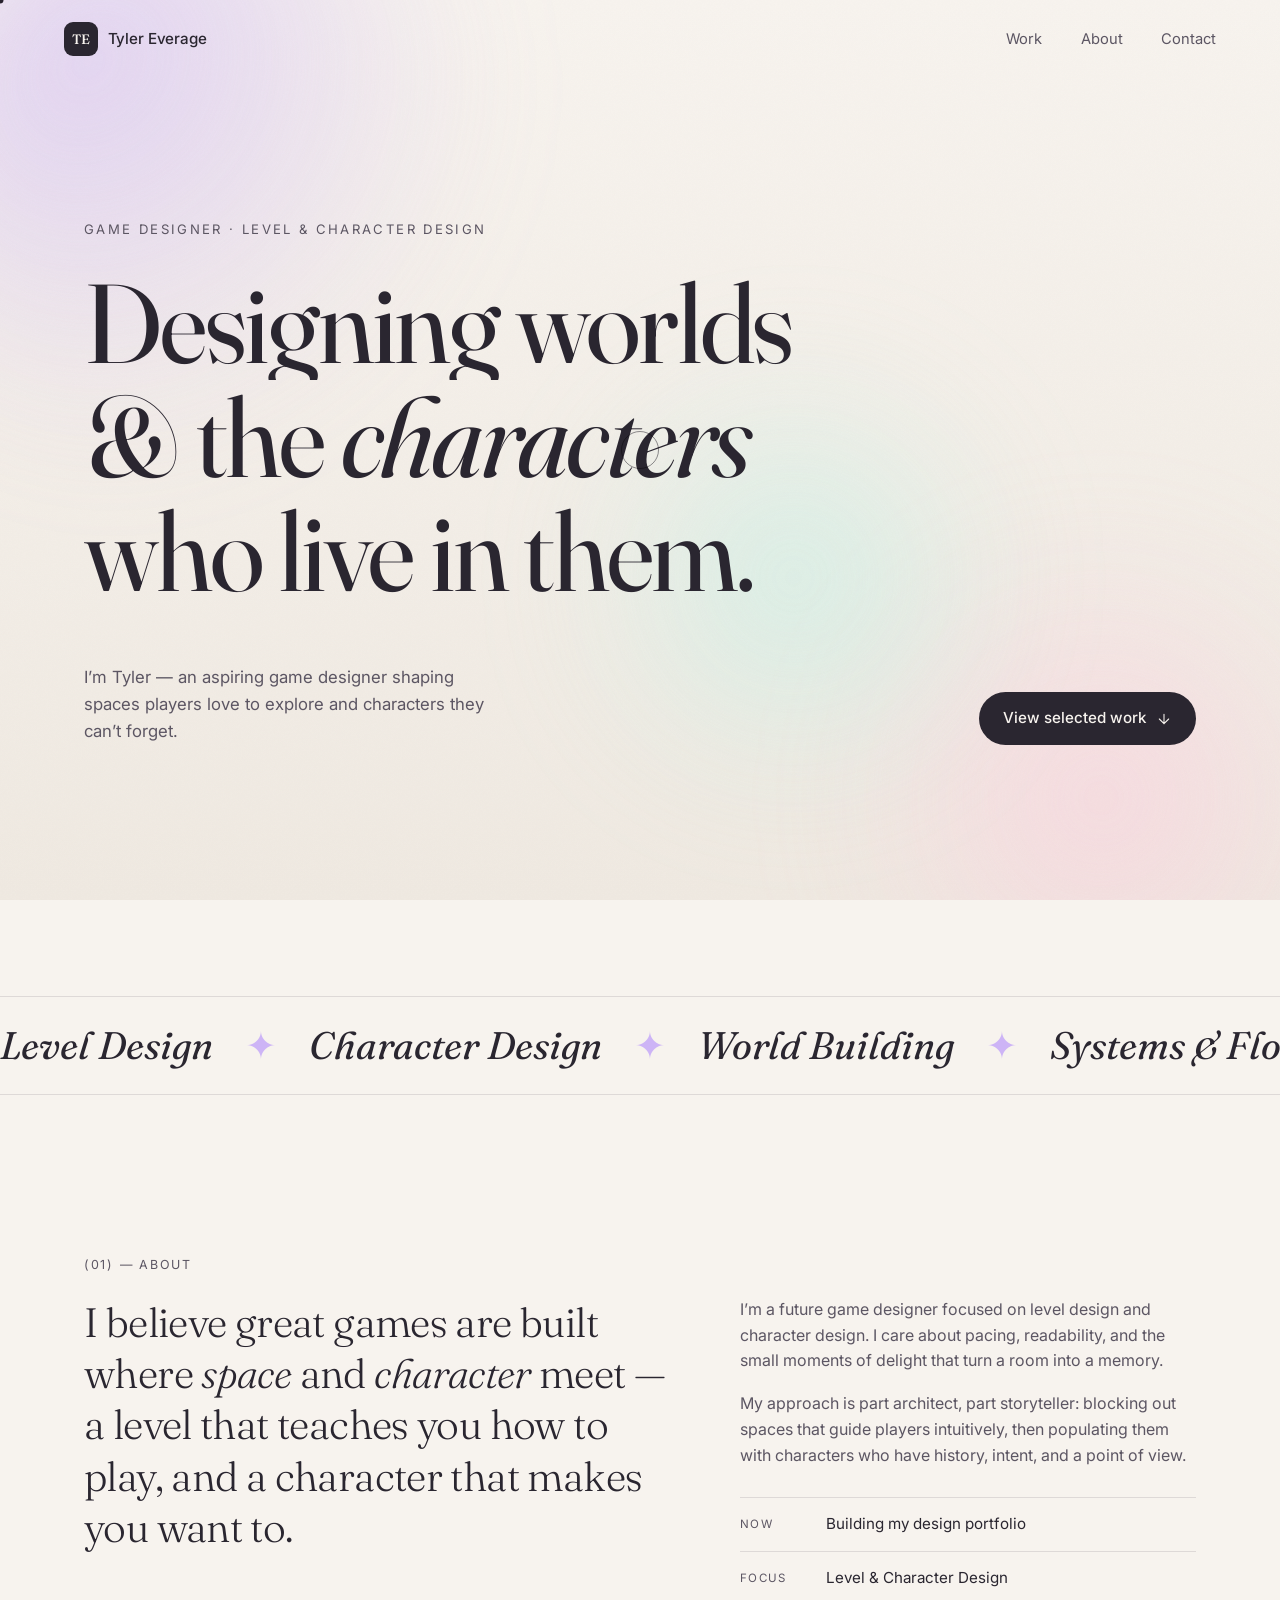
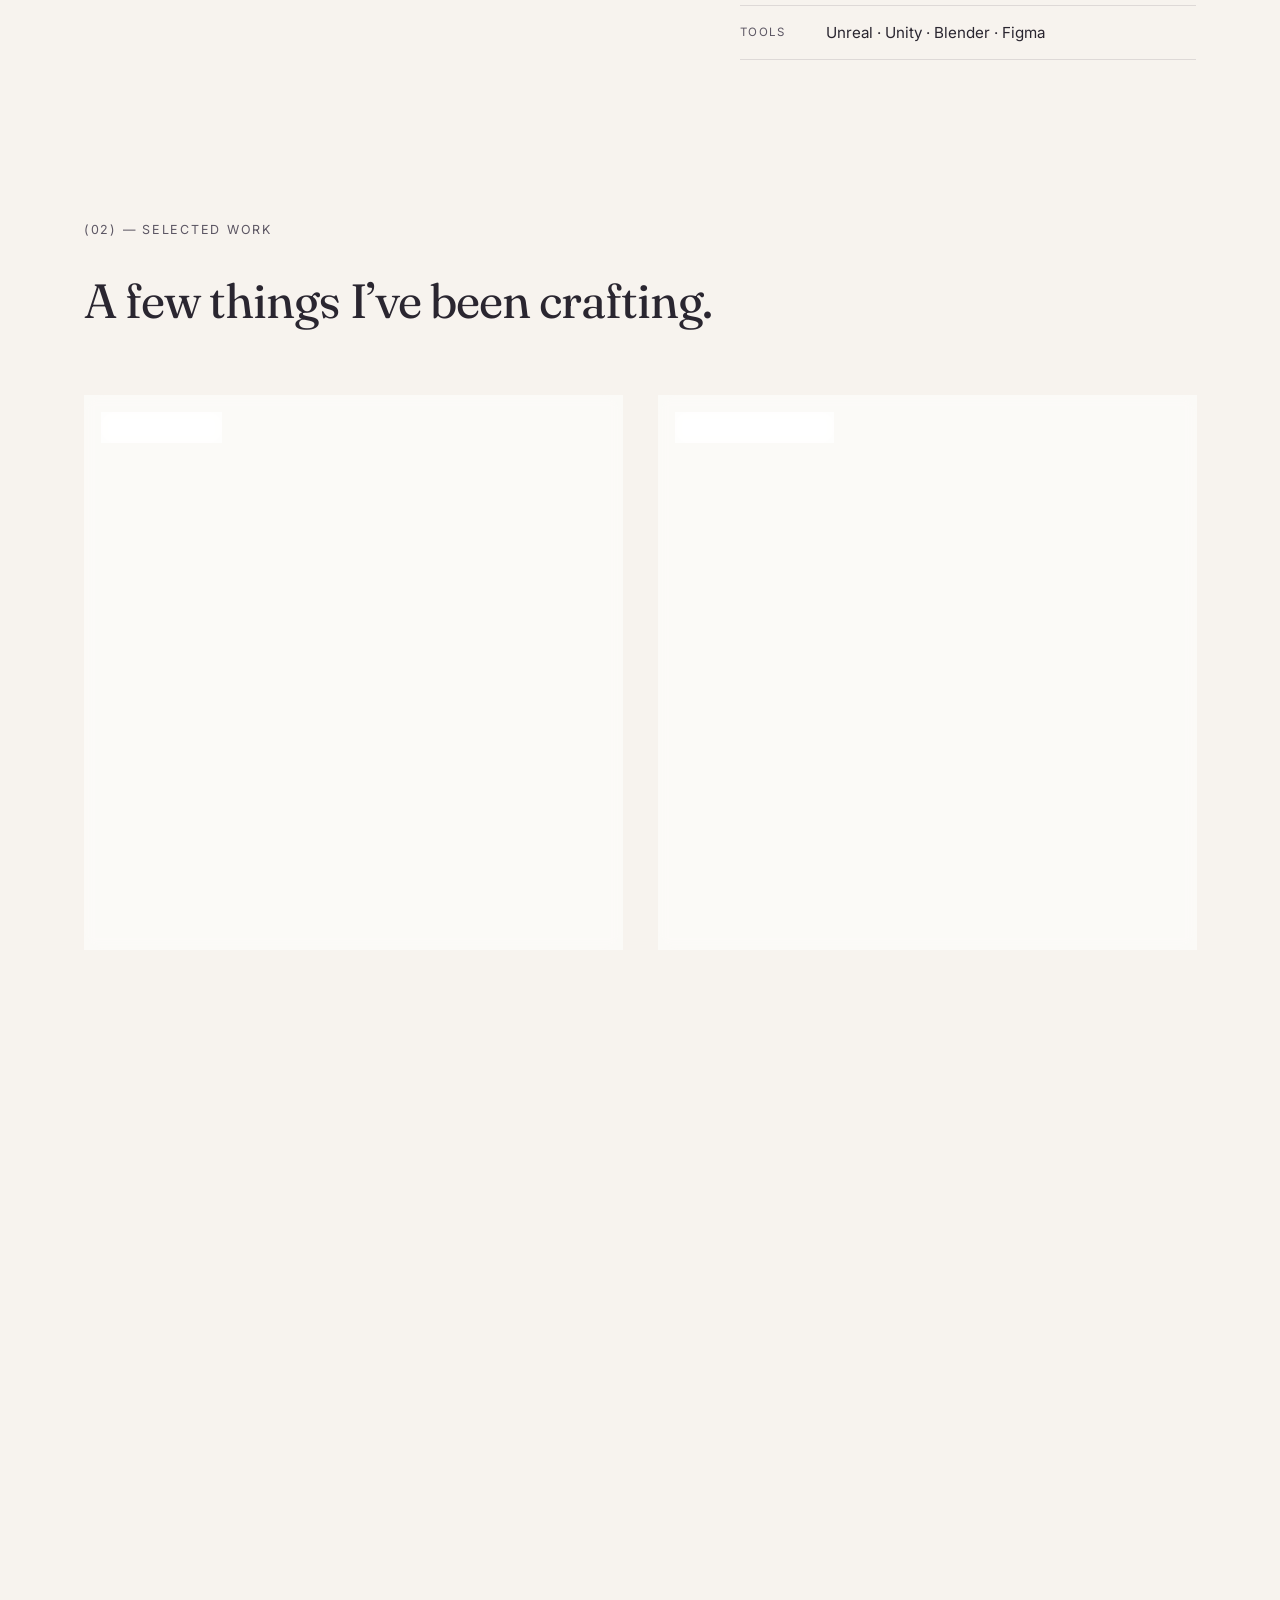
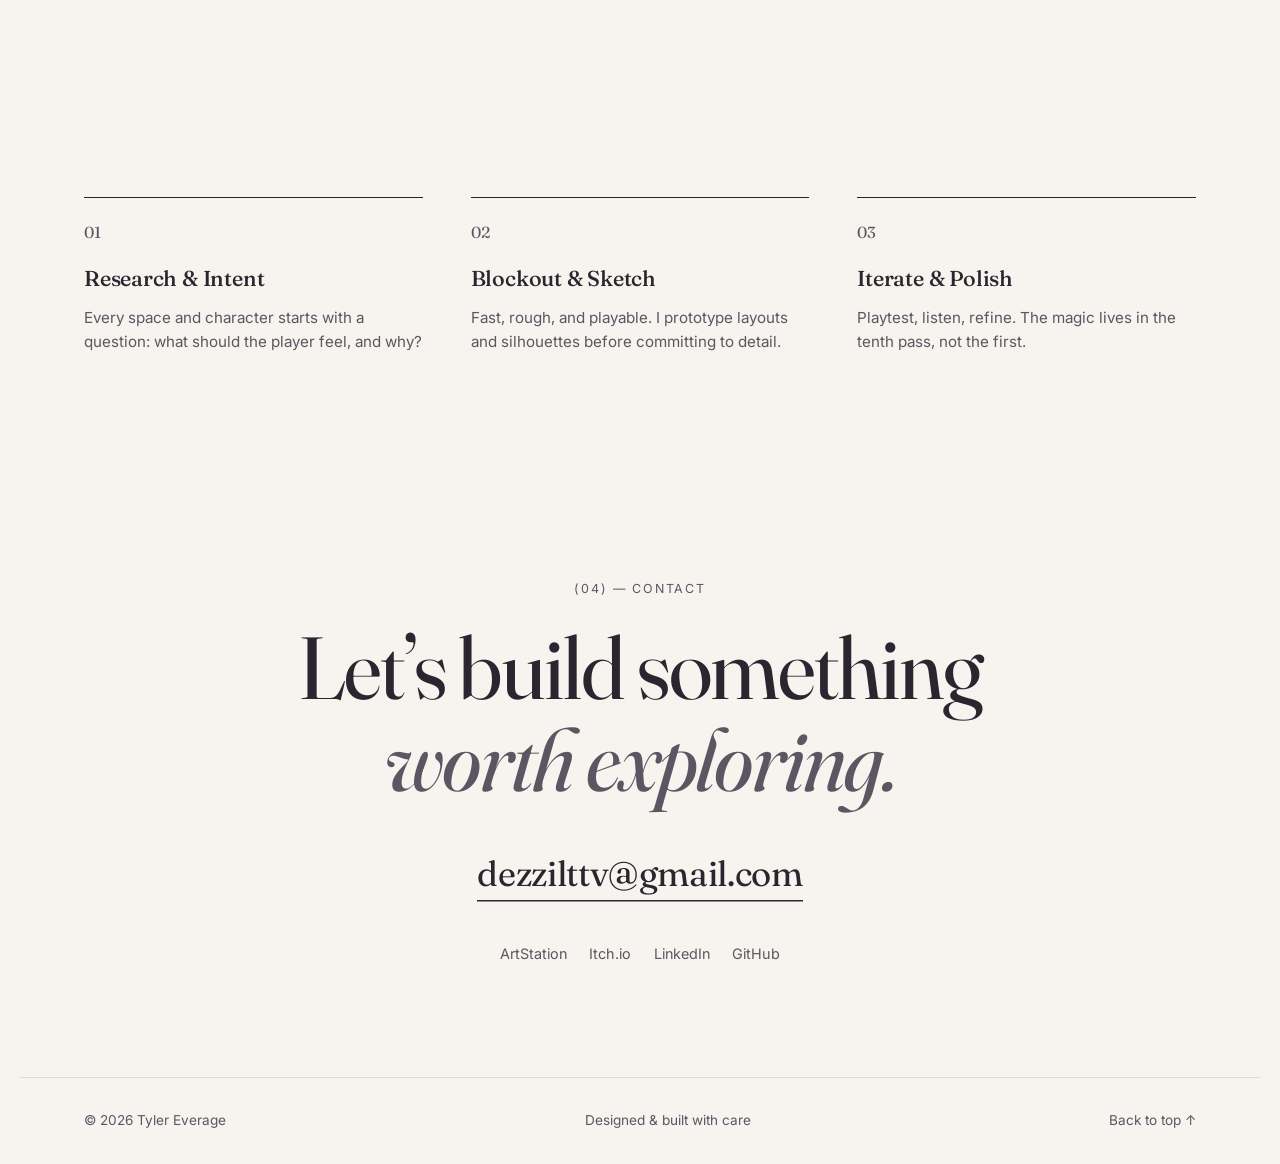
==== index.html @ 2683fac0 "Build pastel game-designer portfolio for Tyler Everage - Single-page static site (HTML/CSS/vanilla J" ====
<!DOCTYPE html>
<html lang="en">
<head>
  <meta charset="UTF-8" />
  <meta name="viewport" content="width=device-width, initial-scale=1.0" />
  <meta name="description" content="Tyler Everage — game designer specializing in level design and character design. Crafting worlds and the characters who live in them." />
  <meta name="theme-color" content="#f7f3ee" />
  <title>Tyler Everage — Game Designer</title>

  <link rel="preconnect" href="https://fonts.googleapis.com" />
  <link rel="preconnect" href="https://fonts.gstatic.com" crossorigin />
  <link href="https://fonts.googleapis.com/css2?family=Fraunces:opsz,wght@9..144,300;9..144,400;9..144,500;9..144,600&family=Inter:wght@300;400;500;600&display=swap" rel="stylesheet" />

  <link rel="stylesheet" href="css/styles.css" />
</head>
<body>
  <!-- Soft animated background -->
  <div class="bg-field" aria-hidden="true">
    <span class="blob blob--1"></span>
    <span class="blob blob--2"></span>
    <span class="blob blob--3"></span>
    <div class="grain"></div>
  </div>

  <!-- Custom cursor -->
  <div class="cursor" aria-hidden="true">
    <span class="cursor__dot"></span>
    <span class="cursor__ring"></span>
  </div>

  <!-- Page load curtain -->
  <div class="loader" id="loader" aria-hidden="true">
    <span class="loader__name">Tyler Everage</span>
  </div>

  <!-- Navigation -->
  <header class="nav" id="nav">
    <a href="#top" class="nav__logo" data-hover>
      <span class="nav__mark">TE</span>
      <span class="nav__name">Tyler Everage</span>
    </a>
    <nav class="nav__links" aria-label="Primary">
      <a href="#work" data-hover>Work</a>
      <a href="#about" data-hover>About</a>
      <a href="#contact" data-hover>Contact</a>
    </nav>
  </header>

  <main id="top">
    <!-- Hero -->
    <section class="hero" id="hero">
      <p class="hero__eyebrow reveal">Game Designer · Level &amp; Character Design</p>
      <h1 class="hero__title">
        <span class="line"><span class="line__inner">Designing worlds</span></span>
        <span class="line"><span class="line__inner">&amp; the <em>characters</em></span></span>
        <span class="line"><span class="line__inner">who live in them.</span></span>
      </h1>
      <div class="hero__foot">
        <p class="hero__lead reveal">
          I’m Tyler — an aspiring game designer shaping spaces players love to
          explore and characters they can’t forget.
        </p>
        <a href="#work" class="btn btn--primary reveal" data-hover data-magnetic>
          <span>View selected work</span>
          <svg viewBox="0 0 24 24" width="16" height="16" aria-hidden="true"><path d="M12 5v14M5 12l7 7 7-7" fill="none" stroke="currentColor" stroke-width="1.6" stroke-linecap="round" stroke-linejoin="round"/></svg>
        </a>
      </div>
      <div class="hero__scroll reveal" aria-hidden="true">
        <span>Scroll</span>
        <span class="hero__scroll-line"></span>
      </div>
    </section>

    <!-- Marquee -->
    <div class="marquee" aria-hidden="true">
      <div class="marquee__track">
        <span>Level Design</span><span class="dot">✦</span>
        <span>Character Design</span><span class="dot">✦</span>
        <span>World Building</span><span class="dot">✦</span>
        <span>Systems &amp; Flow</span><span class="dot">✦</span>
        <span>Level Design</span><span class="dot">✦</span>
        <span>Character Design</span><span class="dot">✦</span>
        <span>World Building</span><span class="dot">✦</span>
        <span>Systems &amp; Flow</span><span class="dot">✦</span>
      </div>
    </div>

    <!-- About -->
    <section class="about" id="about">
      <p class="section-label reveal">(01) — About</p>
      <div class="about__grid">
        <h2 class="about__statement reveal">
          I believe great games are built where <em>space</em> and
          <em>character</em> meet — a level that teaches you how to play, and a
          character that makes you want to.
        </h2>
        <div class="about__col reveal">
          <p>
            I’m a future game designer focused on level design and character
            design. I care about pacing, readability, and the small moments of
            delight that turn a room into a memory.
          </p>
          <p>
            My approach is part architect, part storyteller: blocking out
            spaces that guide players intuitively, then populating them with
            characters who have history, intent, and a point of view.
          </p>
          <ul class="about__facts">
            <li><span>Now</span> Building my design portfolio</li>
            <li><span>Focus</span> Level &amp; Character Design</li>
            <li><span>Tools</span> Unreal · Unity · Blender · Figma</li>
          </ul>
        </div>
      </div>
    </section>

    <!-- Work -->
    <section class="work" id="work">
      <div class="work__head">
        <p class="section-label reveal">(02) — Selected Work</p>
        <h2 class="work__title reveal">A few things I’ve been crafting.</h2>
      </div>

      <ul class="projects">
        <li class="project reveal" data-tilt>
          <a href="#contact" class="project__inner" data-hover>
            <div class="project__media" style="--swatch-a:#cdb4f6; --swatch-b:#a7c7ff;">
              <span class="project__tag">Level Design</span>
              <span class="project__shape"></span>
            </div>
            <div class="project__meta">
              <h3>Hollow Ascent</h3>
              <p>A vertical platforming level exploring sightlines, pacing, and the joy of the reveal.</p>
              <span class="project__role">Blockout · Pacing · Lighting</span>
            </div>
          </a>
        </li>

        <li class="project reveal" data-tilt>
          <a href="#contact" class="project__inner" data-hover>
            <div class="project__media" style="--swatch-a:#ffc8dd; --swatch-b:#ffd6a5;">
              <span class="project__tag">Character Design</span>
              <span class="project__shape"></span>
            </div>
            <div class="project__meta">
              <h3>The Wanderers</h3>
              <p>A cast of four travelers — silhouettes, palettes, and personalities built to read at a glance.</p>
              <span class="project__role">Concept · Silhouette · Story</span>
            </div>
          </a>
        </li>

        <li class="project reveal" data-tilt>
          <a href="#contact" class="project__inner" data-hover>
            <div class="project__media" style="--swatch-a:#b8f2e6; --swatch-b:#a7c7ff;">
              <span class="project__tag">Level Design</span>
              <span class="project__shape"></span>
            </div>
            <div class="project__meta">
              <h3>Tidewatch Harbor</h3>
              <p>An open hub level designed around landmarks, loops, and player-led discovery.</p>
              <span class="project__role">Layout · Flow · Landmarks</span>
            </div>
          </a>
        </li>

        <li class="project reveal" data-tilt>
          <a href="#contact" class="project__inner" data-hover>
            <div class="project__media" style="--swatch-a:#ffd6e0; --swatch-b:#cdb4f6;">
              <span class="project__tag">Character Design</span>
              <span class="project__shape"></span>
            </div>
            <div class="project__meta">
              <h3>Ember &amp; Ash</h3>
              <p>A duo study in contrast — warm vs. cool, bold vs. timid — told entirely through shape language.</p>
              <span class="project__role">Duo · Shape Language · Color</span>
            </div>
          </a>
        </li>
      </ul>
      <p class="work__note reveal">More case studies coming soon — swap these placeholders with your real projects.</p>
    </section>

    <!-- Approach / Skills -->
    <section class="approach" id="approach">
      <p class="section-label reveal">(03) — How I Work</p>
      <div class="approach__list">
        <article class="approach__item reveal">
          <span class="approach__num">01</span>
          <h3>Research &amp; Intent</h3>
          <p>Every space and character starts with a question: what should the player feel, and why?</p>
        </article>
        <article class="approach__item reveal">
          <span class="approach__num">02</span>
          <h3>Blockout &amp; Sketch</h3>
          <p>Fast, rough, and playable. I prototype layouts and silhouettes before committing to detail.</p>
        </article>
        <article class="approach__item reveal">
          <span class="approach__num">03</span>
          <h3>Iterate &amp; Polish</h3>
          <p>Playtest, listen, refine. The magic lives in the tenth pass, not the first.</p>
        </article>
      </div>
    </section>

    <!-- Contact -->
    <section class="contact" id="contact">
      <p class="section-label reveal">(04) — Contact</p>
      <h2 class="contact__title reveal">
        Let’s build something
        <span class="contact__title-em">worth exploring.</span>
      </h2>
      <a href="mailto:dezzilttv@gmail.com" class="contact__email reveal" data-hover data-magnetic>
        dezzilttv@gmail.com
      </a>
      <div class="contact__socials reveal">
        <a href="#" data-hover>ArtStation</a>
        <a href="#" data-hover>Itch.io</a>
        <a href="#" data-hover>LinkedIn</a>
        <a href="https://github.com/Dezziiii" data-hover>GitHub</a>
      </div>
    </section>
  </main>

  <footer class="footer">
    <span>© <span id="year"></span> Tyler Everage</span>
    <span>Designed &amp; built with care</span>
    <a href="#top" data-hover>Back to top ↑</a>
  </footer>

  <script src="js/main.js"></script>
</body>
</html>
---- css/styles.css ----
/* =============================================================
   Tyler Everage — Portfolio
   Pastel · minimal · sleek. Subtle motion, generous space.
   ============================================================= */

:root {
  /* Pastel palette */
  --cream:      #f7f3ee;
  --cream-2:    #efe9e1;
  --ink:        #2a2630;
  --ink-soft:   #5c5663;
  --lavender:   #cdb4f6;
  --blush:      #ffc8dd;
  --sky:        #a7c7ff;
  --mint:       #b8f2e6;
  --peach:      #ffd6a5;

  --line:       rgba(42, 38, 48, 0.12);
  --card:       rgba(255, 255, 255, 0.55);

  /* Type */
  --display: "Fraunces", Georgia, serif;
  --sans: "Inter", system-ui, -apple-system, sans-serif;

  /* Motion */
  --ease: cubic-bezier(0.22, 1, 0.36, 1);
  --ease-soft: cubic-bezier(0.4, 0, 0.2, 1);

  --maxw: 1240px;
  --pad: clamp(1.25rem, 5vw, 5rem);
}

/* ---------- Reset ---------- */
*, *::before, *::after { box-sizing: border-box; margin: 0; padding: 0; }

html { scroll-behavior: smooth; -webkit-font-smoothing: antialiased; }

body {
  font-family: var(--sans);
  color: var(--ink);
  background: var(--cream);
  line-height: 1.6;
  overflow-x: hidden;
  font-weight: 400;
}

a { color: inherit; text-decoration: none; }
ul { list-style: none; }
em { font-style: italic; }

::selection { background: var(--lavender); color: var(--ink); }

/* ---------- Animated background ---------- */
.bg-field {
  position: fixed;
  inset: 0;
  z-index: -2;
  overflow: hidden;
  background: linear-gradient(180deg, var(--cream), var(--cream-2));
}
.blob {
  position: absolute;
  border-radius: 50%;
  filter: blur(70px);
  opacity: 0.55;
  will-change: transform;
}
.blob--1 {
  width: 46vw; height: 46vw;
  background: radial-gradient(circle at 30% 30%, var(--lavender), transparent 70%);
  top: -10vw; left: -8vw;
  animation: drift1 22s ease-in-out infinite;
}
.blob--2 {
  width: 40vw; height: 40vw;
  background: radial-gradient(circle at 50% 50%, var(--blush), transparent 70%);
  bottom: -12vw; right: -6vw;
  animation: drift2 26s ease-in-out infinite;
}
.blob--3 {
  width: 34vw; height: 34vw;
  background: radial-gradient(circle at 50% 50%, var(--mint), transparent 70%);
  top: 40%; left: 45%;
  animation: drift3 30s ease-in-out infinite;
}
@keyframes drift1 {
  0%,100% { transform: translate(0,0) scale(1); }
  50% { transform: translate(6vw, 8vw) scale(1.12); }
}
@keyframes drift2 {
  0%,100% { transform: translate(0,0) scale(1); }
  50% { transform: translate(-7vw, -5vw) scale(1.08); }
}
@keyframes drift3 {
  0%,100% { transform: translate(-50%,-50%) scale(1); }
  50% { transform: translate(-58%, -42%) scale(1.15); }
}
.grain {
  position: absolute;
  inset: -50%;
  background-image: url("data:image/svg+xml,%3Csvg xmlns='http://www.w3.org/2000/svg' width='160' height='160'%3E%3Cfilter id='n'%3E%3CfeTurbulence type='fractalNoise' baseFrequency='0.85' numOctaves='2'/%3E%3C/filter%3E%3Crect width='100%25' height='100%25' filter='url(%23n)' opacity='0.5'/%3E%3C/svg%3E");
  opacity: 0.04;
  mix-blend-mode: multiply;
  pointer-events: none;
}

/* ---------- Custom cursor ---------- */
.cursor { position: fixed; top: 0; left: 0; z-index: 9999; pointer-events: none; mix-blend-mode: multiply; }
.cursor__dot {
  position: fixed; top: 0; left: 0;
  width: 7px; height: 7px; border-radius: 50%;
  background: var(--ink);
  transform: translate(-50%, -50%);
}
.cursor__ring {
  position: fixed; top: 0; left: 0;
  width: 38px; height: 38px; border-radius: 50%;
  border: 1.5px solid var(--ink);
  transform: translate(-50%, -50%);
  transition: width .3s var(--ease), height .3s var(--ease), background .3s var(--ease), border-color .3s var(--ease), opacity .3s var(--ease);
  opacity: 0.5;
}
.cursor.is-hover .cursor__ring {
  width: 64px; height: 64px;
  background: rgba(205, 180, 246, 0.25);
  border-color: transparent;
  opacity: 1;
}
.cursor.is-hover .cursor__dot { opacity: 0; }
@media (hover: none), (pointer: coarse) { .cursor { display: none; } }

/* ---------- Loader ---------- */
.loader {
  position: fixed; inset: 0; z-index: 9000;
  display: grid; place-items: center;
  background: var(--cream);
  transition: transform 1s var(--ease);
}
.loader.is-done { transform: translateY(-101%); }
.loader__name {
  font-family: var(--display);
  font-size: clamp(1.5rem, 5vw, 2.4rem);
  font-weight: 400;
  letter-spacing: -0.01em;
  overflow: hidden;
  position: relative;
}
.loader__name::after {
  content: "";
  position: absolute; left: 0; bottom: -6px;
  width: 100%; height: 2px;
  background: var(--lavender);
  transform: scaleX(0); transform-origin: left;
  animation: loaderLine 1.1s var(--ease) forwards;
}
@keyframes loaderLine { to { transform: scaleX(1); } }

/* ---------- Navigation ---------- */
.nav {
  position: fixed; top: 0; left: 0; right: 0; z-index: 100;
  display: flex; align-items: center; justify-content: space-between;
  padding: 1.4rem var(--pad);
  transition: transform .5s var(--ease), background .4s var(--ease), padding .4s var(--ease);
  mix-blend-mode: normal;
}
.nav.is-scrolled {
  padding-top: 0.9rem; padding-bottom: 0.9rem;
  background: rgba(247, 243, 238, 0.7);
  backdrop-filter: blur(12px);
  border-bottom: 1px solid var(--line);
}
.nav.is-hidden { transform: translateY(-110%); }
.nav__logo { display: flex; align-items: center; gap: .6rem; font-weight: 500; }
.nav__mark {
  display: grid; place-items: center;
  width: 34px; height: 34px; border-radius: 9px;
  background: var(--ink); color: var(--cream);
  font-family: var(--display); font-size: .85rem; letter-spacing: .02em;
}
.nav__name { font-size: .95rem; letter-spacing: -0.01em; }
.nav__links { display: flex; gap: clamp(1rem, 3vw, 2.4rem); }
.nav__links a {
  position: relative; font-size: .92rem; color: var(--ink-soft);
  transition: color .3s var(--ease);
}
.nav__links a::after {
  content: ""; position: absolute; left: 0; bottom: -3px;
  width: 100%; height: 1.5px; background: var(--ink);
  transform: scaleX(0); transform-origin: right;
  transition: transform .4s var(--ease);
}
.nav__links a:hover { color: var(--ink); }
.nav__links a:hover::after { transform: scaleX(1); transform-origin: left; }
@media (max-width: 540px) { .nav__name { display: none; } }

/* ---------- Layout helpers ---------- */
section { padding-left: var(--pad); padding-right: var(--pad); }
.section-label {
  font-size: .78rem; text-transform: uppercase; letter-spacing: .14em;
  color: var(--ink-soft); margin-bottom: 1.4rem;
}

/* ---------- Hero ---------- */
.hero {
  min-height: 100svh;
  max-width: var(--maxw); margin: 0 auto;
  display: flex; flex-direction: column; justify-content: center;
  padding-top: 8rem; padding-bottom: 4rem;
  position: relative;
}
.hero__eyebrow {
  font-size: .82rem; text-transform: uppercase; letter-spacing: .18em;
  color: var(--ink-soft); margin-bottom: 1.6rem;
}
.hero__title {
  font-family: var(--display);
  font-weight: 400;
  font-size: clamp(2.6rem, 9vw, 7rem);
  line-height: 1.02;
  letter-spacing: -0.02em;
}
.hero__title em { font-style: italic; color: var(--ink); position: relative; }
.line { display: block; overflow: hidden; }
.line__inner { display: block; transform: translateY(110%); }
.hero.is-in .line__inner {
  transform: translateY(0);
  transition: transform 1s var(--ease);
}
.hero.is-in .line:nth-child(1) .line__inner { transition-delay: .05s; }
.hero.is-in .line:nth-child(2) .line__inner { transition-delay: .15s; }
.hero.is-in .line:nth-child(3) .line__inner { transition-delay: .25s; }

.hero__foot {
  display: flex; align-items: flex-end; justify-content: space-between;
  flex-wrap: wrap; gap: 2rem;
  margin-top: clamp(2rem, 5vw, 3.5rem);
}
.hero__lead { max-width: 38ch; color: var(--ink-soft); font-size: 1.05rem; }
.hero__scroll {
  position: absolute; bottom: 2rem; left: 50%; transform: translateX(-50%);
  display: flex; flex-direction: column; align-items: center; gap: .6rem;
  font-size: .72rem; text-transform: uppercase; letter-spacing: .2em;
  color: var(--ink-soft);
}
.hero__scroll-line {
  width: 1px; height: 42px;
  background: linear-gradient(var(--ink-soft), transparent);
  animation: scrollPulse 2s var(--ease-soft) infinite;
}
@keyframes scrollPulse {
  0% { transform: scaleY(0); transform-origin: top; }
  40% { transform: scaleY(1); transform-origin: top; }
  60% { transform: scaleY(1); transform-origin: bottom; }
  100% { transform: scaleY(0); transform-origin: bottom; }
}
@media (max-width: 600px) { .hero__scroll { display: none; } }

/* ---------- Buttons ---------- */
.btn {
  display: inline-flex; align-items: center; gap: .6rem;
  padding: .9rem 1.5rem; border-radius: 100px;
  font-size: .95rem; font-weight: 500;
  transition: transform .3s var(--ease), background .3s var(--ease), color .3s var(--ease);
  will-change: transform;
}
.btn--primary { background: var(--ink); color: var(--cream); }
.btn--primary svg { transition: transform .4s var(--ease); }
.btn--primary:hover { background: var(--lavender); color: var(--ink); }
.btn--primary:hover svg { transform: translateY(3px); }

/* ---------- Marquee ---------- */
.marquee {
  overflow: hidden;
  border-top: 1px solid var(--line);
  border-bottom: 1px solid var(--line);
  margin: clamp(3rem, 8vw, 6rem) 0;
  padding: 1.1rem 0;
}
.marquee__track {
  display: inline-flex; align-items: center; gap: 2rem;
  white-space: nowrap;
  font-family: var(--display); font-style: italic;
  font-size: clamp(1.4rem, 4vw, 2.4rem);
  animation: marquee 26s linear infinite;
}
.marquee__track .dot { color: var(--lavender); font-style: normal; }
@keyframes marquee { to { transform: translateX(-50%); } }

/* ---------- About ---------- */
.about { max-width: var(--maxw); margin: 0 auto; padding-top: clamp(2rem, 6vw, 4rem); padding-bottom: clamp(3rem, 8vw, 6rem); }
.about__grid { display: grid; grid-template-columns: 1.3fr 1fr; gap: clamp(2rem, 5vw, 4rem); align-items: start; }
.about__statement {
  font-family: var(--display); font-weight: 300;
  font-size: clamp(1.5rem, 3.2vw, 2.6rem);
  line-height: 1.25; letter-spacing: -0.015em;
}
.about__statement em { color: var(--ink); font-style: italic; }
.about__col p { color: var(--ink-soft); margin-bottom: 1.1rem; }
.about__facts { margin-top: 1.8rem; border-top: 1px solid var(--line); }
.about__facts li {
  display: flex; gap: 1rem; padding: .9rem 0;
  border-bottom: 1px solid var(--line);
  font-size: .95rem;
}
.about__facts span {
  min-width: 70px; color: var(--ink-soft);
  text-transform: uppercase; font-size: .72rem; letter-spacing: .1em;
  padding-top: .15rem;
}
@media (max-width: 820px) { .about__grid { grid-template-columns: 1fr; } }

/* ---------- Work ---------- */
.work { max-width: var(--maxw); margin: 0 auto; padding-top: clamp(2rem, 6vw, 4rem); padding-bottom: clamp(3rem, 8vw, 6rem); }
.work__head { margin-bottom: clamp(2rem, 5vw, 3.5rem); }
.work__title { font-family: var(--display); font-weight: 400; font-size: clamp(1.8rem, 5vw, 3rem); letter-spacing: -0.02em; }
.projects { display: grid; grid-template-columns: repeat(2, 1fr); gap: clamp(1.2rem, 3vw, 2.2rem); }
.project { will-change: transform; }
.project__inner {
  display: block; border-radius: 22px; overflow: hidden;
  background: var(--card);
  border: 1px solid var(--line);
  backdrop-filter: blur(6px);
  transition: transform .5s var(--ease), box-shadow .5s var(--ease);
  height: 100%;
}
.project__inner:hover {
  box-shadow: 0 30px 60px -30px rgba(42,38,48,0.25);
}
.project__media {
  position: relative; aspect-ratio: 16/11; overflow: hidden;
  background: linear-gradient(135deg, var(--swatch-a), var(--swatch-b));
}
.project__shape {
  position: absolute; inset: 0;
  background:
    radial-gradient(circle at 70% 30%, rgba(255,255,255,.45), transparent 45%),
    radial-gradient(circle at 25% 75%, rgba(255,255,255,.3), transparent 40%);
  transition: transform 1.2s var(--ease);
}
.project__inner:hover .project__shape { transform: scale(1.15) rotate(4deg); }
.project__tag {
  position: absolute; top: 1rem; left: 1rem; z-index: 2;
  font-size: .72rem; text-transform: uppercase; letter-spacing: .1em;
  padding: .4rem .8rem; border-radius: 100px;
  background: rgba(255,255,255,.75); color: var(--ink);
  backdrop-filter: blur(4px);
}
.project__meta { padding: 1.4rem 1.5rem 1.7rem; }
.project__meta h3 { font-family: var(--display); font-weight: 500; font-size: 1.4rem; letter-spacing: -0.01em; margin-bottom: .5rem; }
.project__meta p { color: var(--ink-soft); font-size: .95rem; margin-bottom: 1rem; }
.project__role { font-size: .78rem; text-transform: uppercase; letter-spacing: .1em; color: var(--ink-soft); }
.work__note { margin-top: 2rem; color: var(--ink-soft); font-size: .9rem; font-style: italic; }
@media (max-width: 720px) { .projects { grid-template-columns: 1fr; } }

/* ---------- Approach ---------- */
.approach { max-width: var(--maxw); margin: 0 auto; padding-top: clamp(2rem, 6vw, 4rem); padding-bottom: clamp(3rem, 8vw, 6rem); }
.approach__list { display: grid; grid-template-columns: repeat(3, 1fr); gap: clamp(1.5rem, 4vw, 3rem); }
.approach__item { border-top: 1px solid var(--ink); padding-top: 1.4rem; }
.approach__num { font-family: var(--display); font-size: 1rem; color: var(--ink-soft); }
.approach__item h3 { font-family: var(--display); font-weight: 500; font-size: 1.35rem; margin: 1rem 0 .6rem; letter-spacing: -0.01em; }
.approach__item p { color: var(--ink-soft); font-size: .95rem; }
@media (max-width: 760px) { .approach__list { grid-template-columns: 1fr; } }

/* ---------- Contact ---------- */
.contact {
  max-width: var(--maxw); margin: 0 auto;
  padding-top: clamp(4rem, 10vw, 8rem); padding-bottom: clamp(4rem, 10vw, 7rem);
  text-align: center;
}
.contact__title {
  font-family: var(--display); font-weight: 400;
  font-size: clamp(2.2rem, 8vw, 5.5rem); line-height: 1.05; letter-spacing: -0.02em;
}
.contact__title-em { display: block; font-style: italic; color: var(--ink-soft); }
.contact__email {
  display: inline-block; margin-top: 2.5rem;
  font-family: var(--display); font-size: clamp(1.3rem, 4vw, 2.2rem);
  letter-spacing: -0.01em;
  background-image: linear-gradient(currentColor, currentColor);
  background-size: 100% 1.5px; background-position: 0 100%; background-repeat: no-repeat;
  transition: background-size .5s var(--ease), color .4s var(--ease);
}
.contact__email:hover { color: var(--ink-soft); background-size: 0% 1.5px; }
.contact__socials { display: flex; flex-wrap: wrap; justify-content: center; gap: 1.4rem; margin-top: 2.5rem; }
.contact__socials a { font-size: .9rem; color: var(--ink-soft); position: relative; transition: color .3s var(--ease); }
.contact__socials a:hover { color: var(--ink); }

/* ---------- Footer ---------- */
.footer {
  display: flex; flex-wrap: wrap; gap: 1rem; justify-content: space-between;
  padding: 2rem var(--pad);
  border-top: 1px solid var(--line);
  font-size: .85rem; color: var(--ink-soft);
  max-width: var(--maxw); margin: 0 auto;
}

/* ---------- Reveal animations ---------- */
.reveal { opacity: 0; transform: translateY(24px); transition: opacity .9s var(--ease), transform .9s var(--ease); }
.reveal.is-in { opacity: 1; transform: none; }

/* ---------- Reduced motion ---------- */
@media (prefers-reduced-motion: reduce) {
  *, *::before, *::after { animation: none !important; transition-duration: .01ms !important; }
  .reveal, .line__inner { opacity: 1 !important; transform: none !important; }
  html { scroll-behavior: auto; }
  .cursor { display: none; }
}
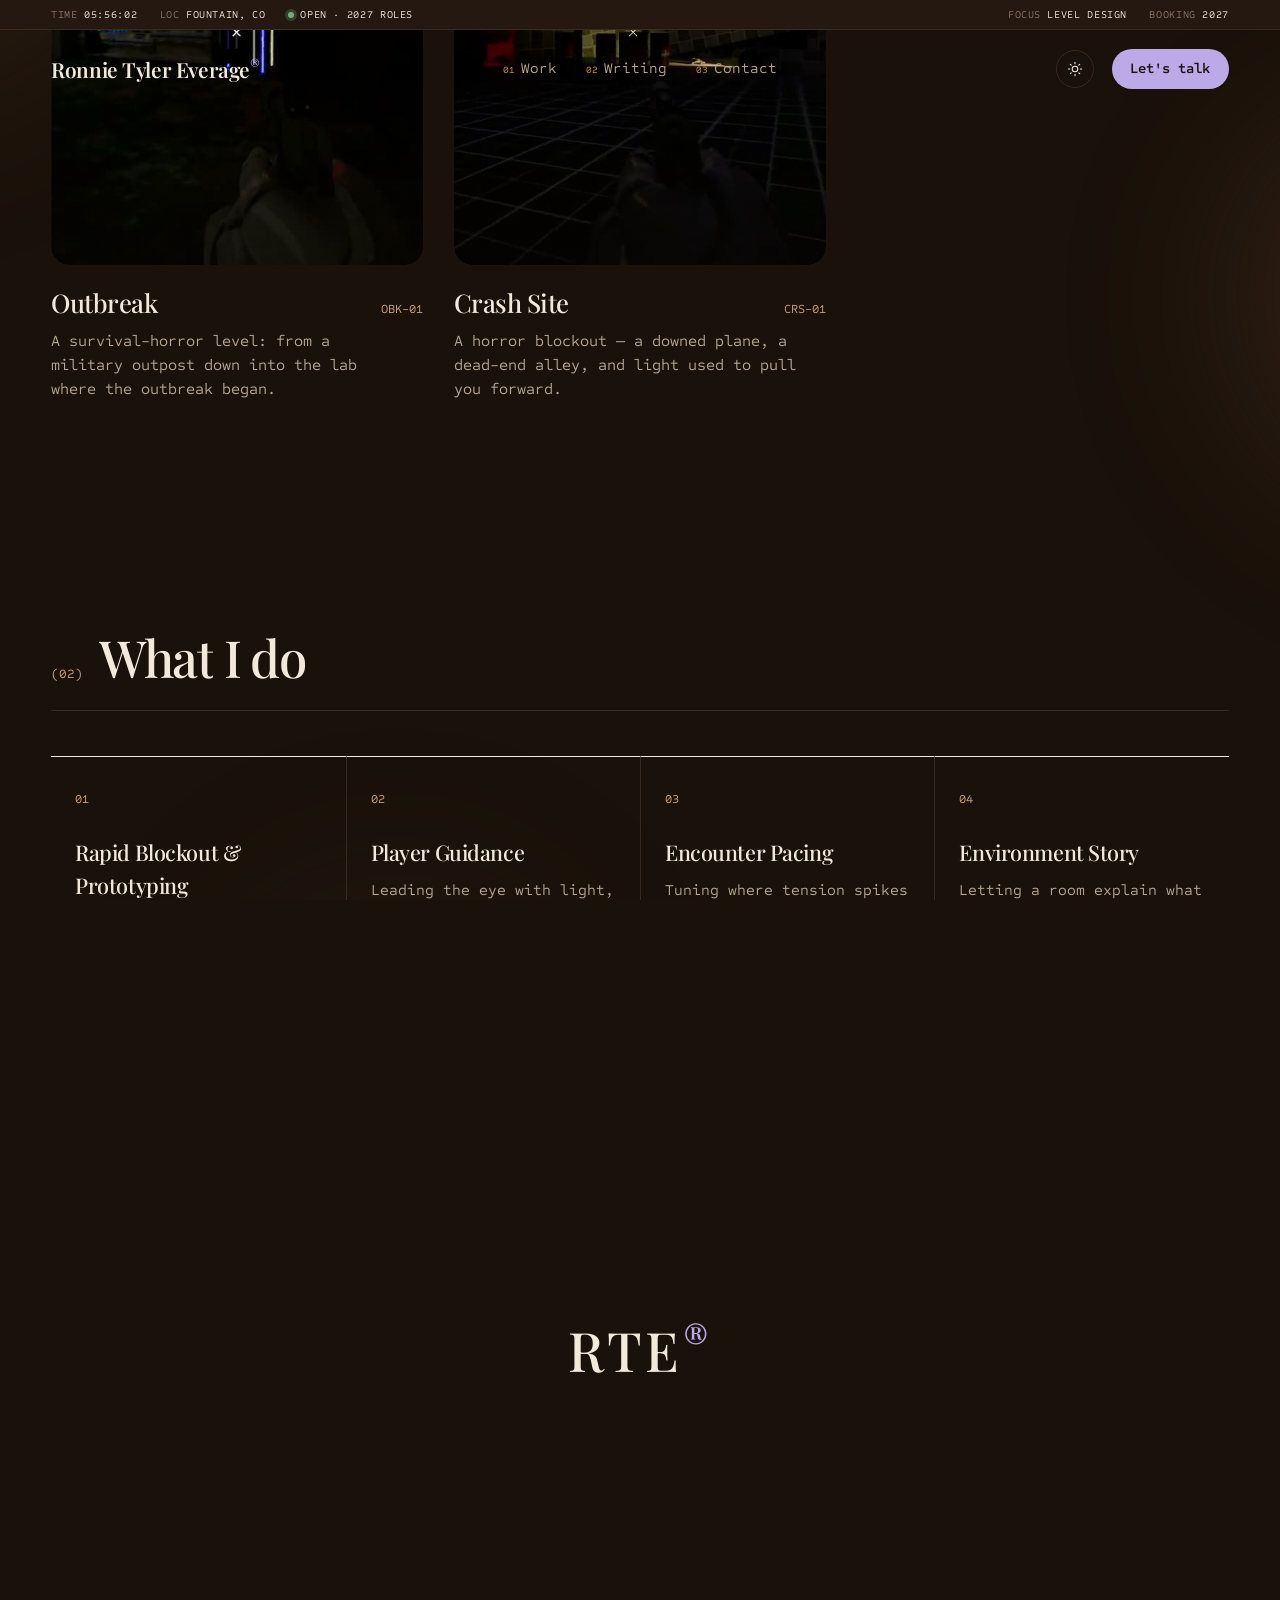
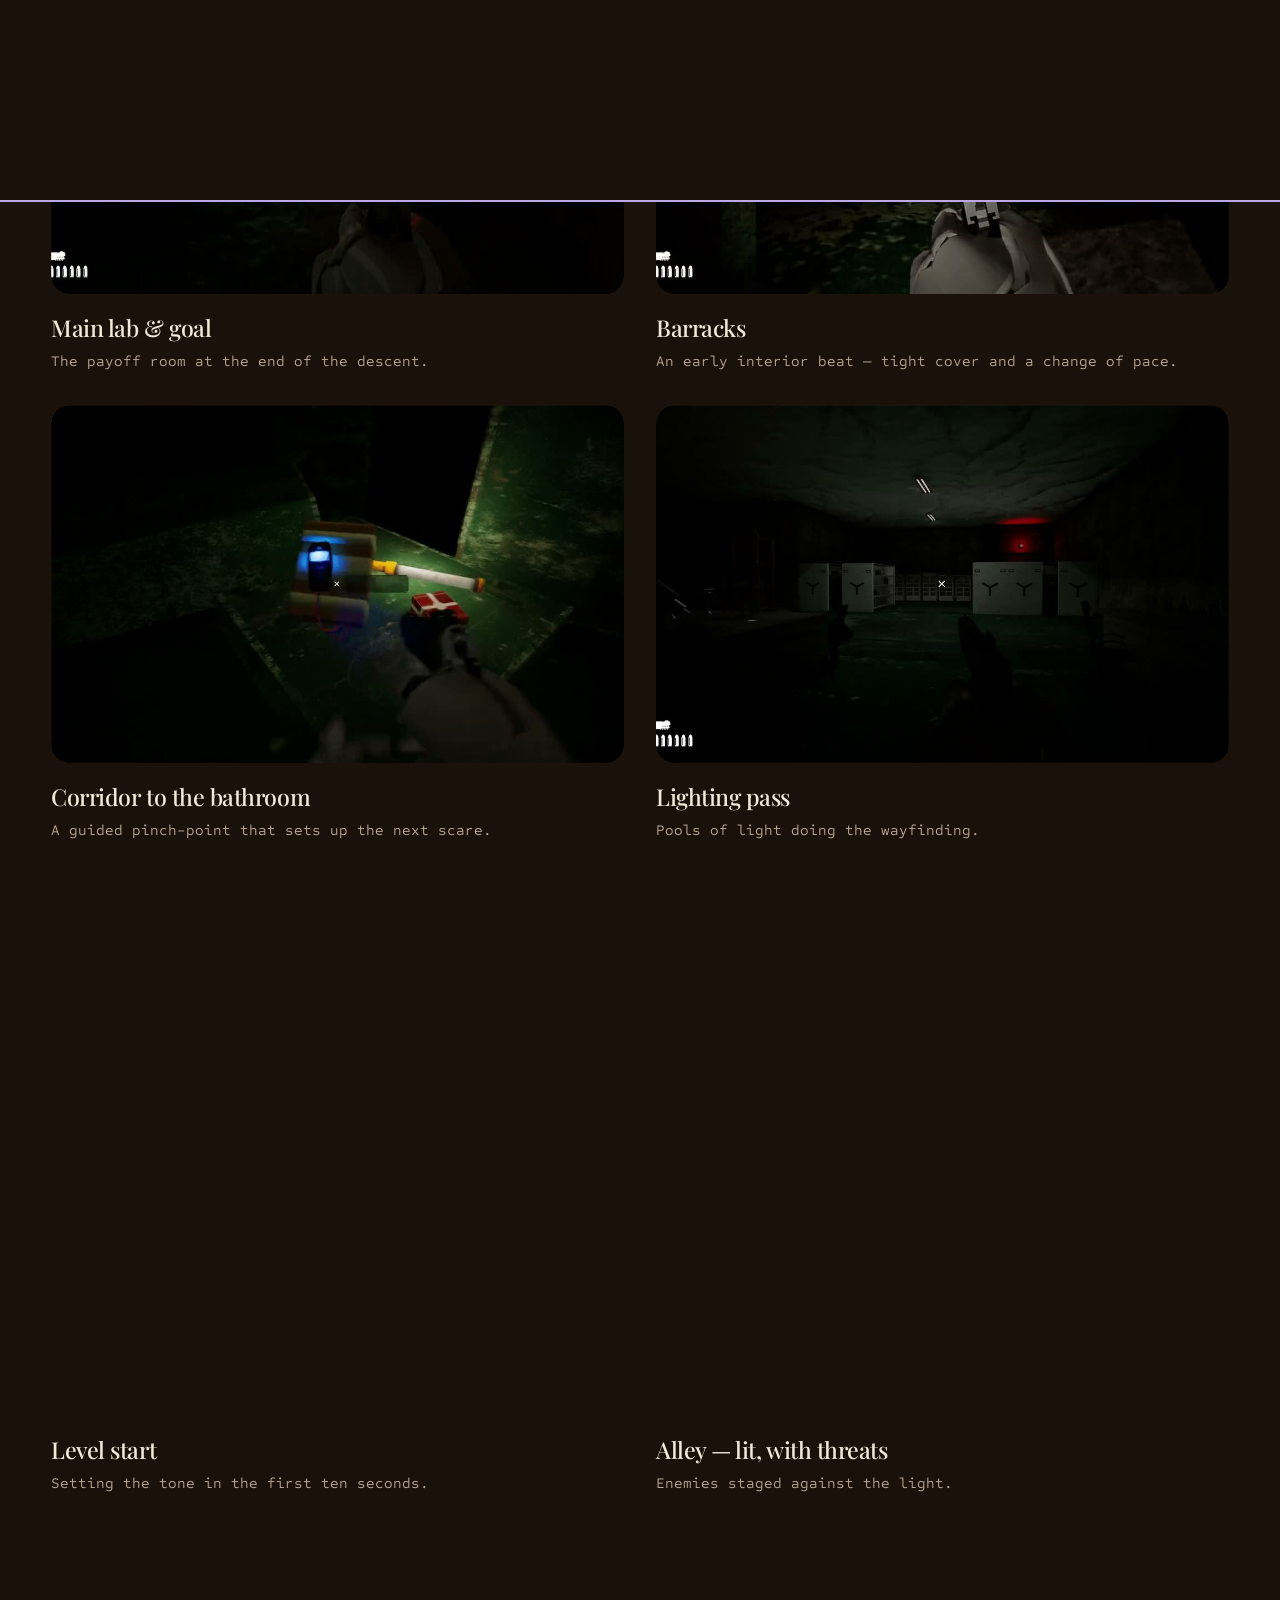
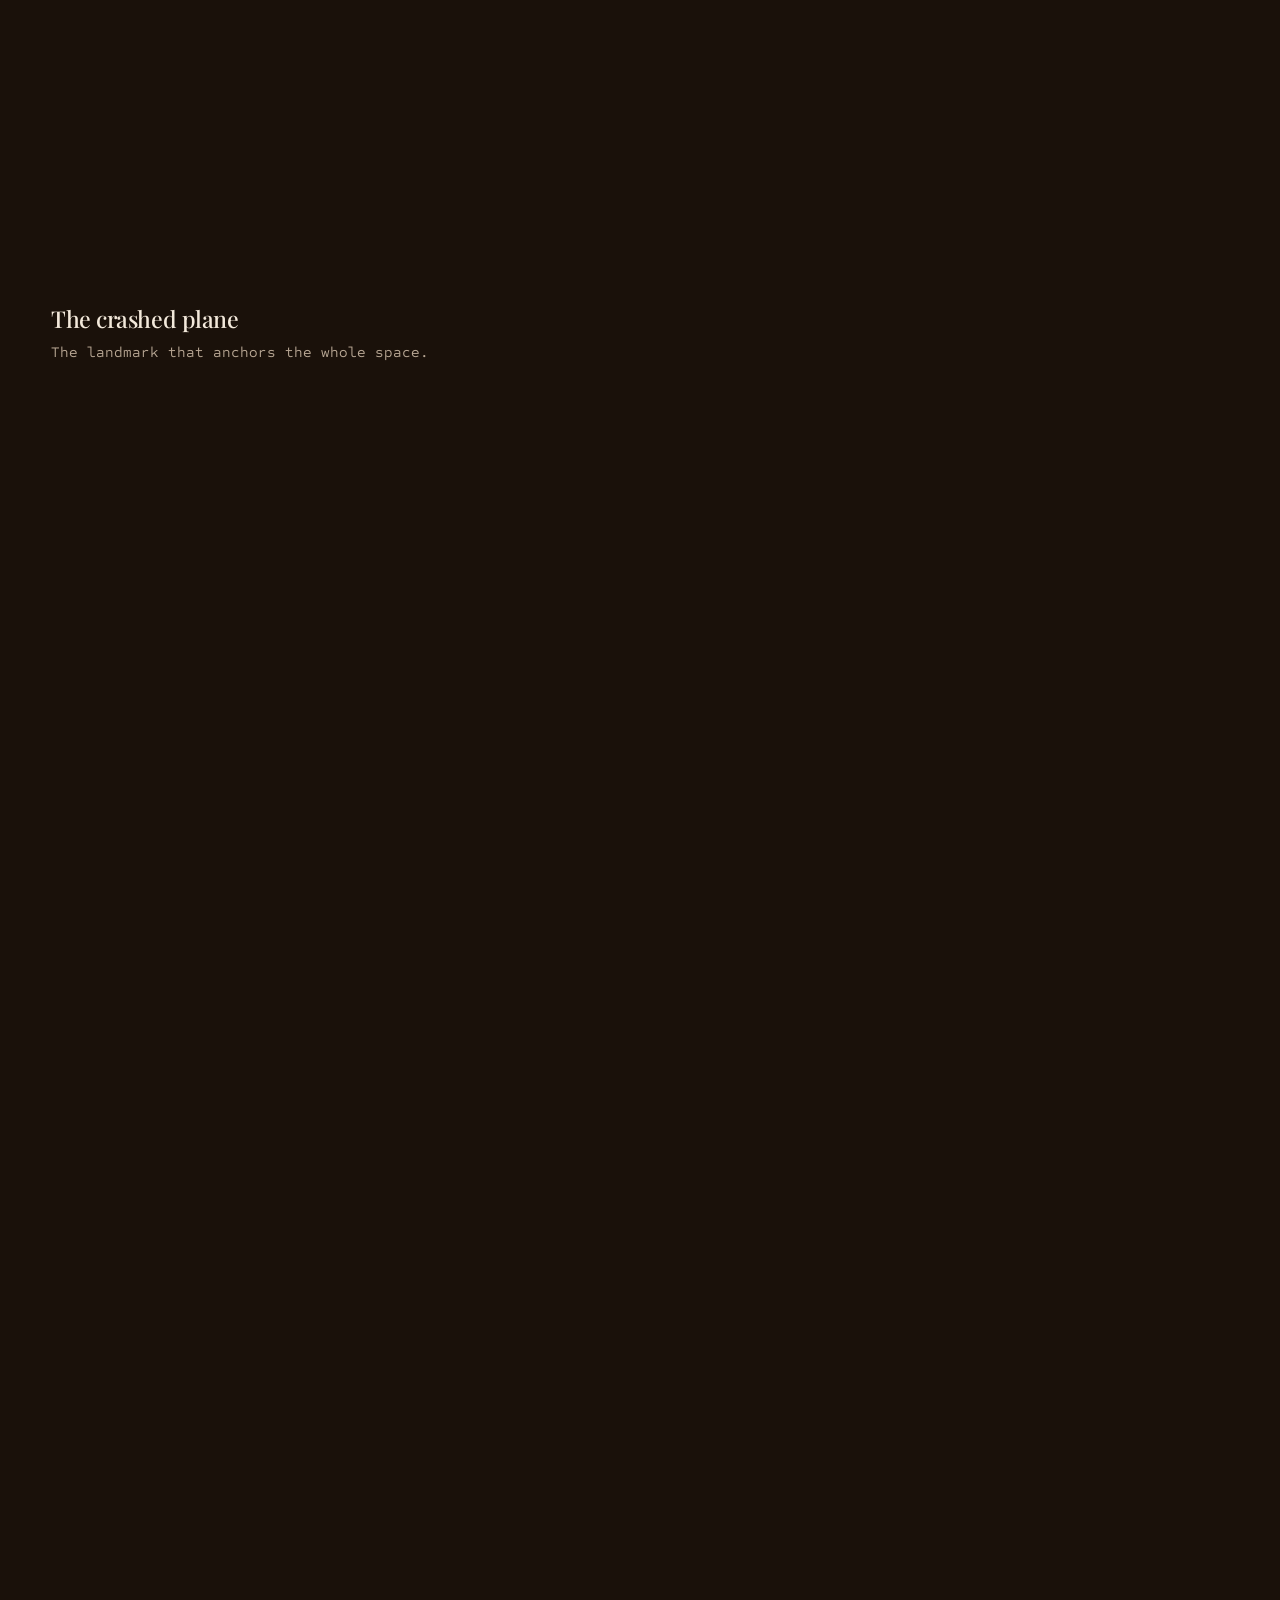
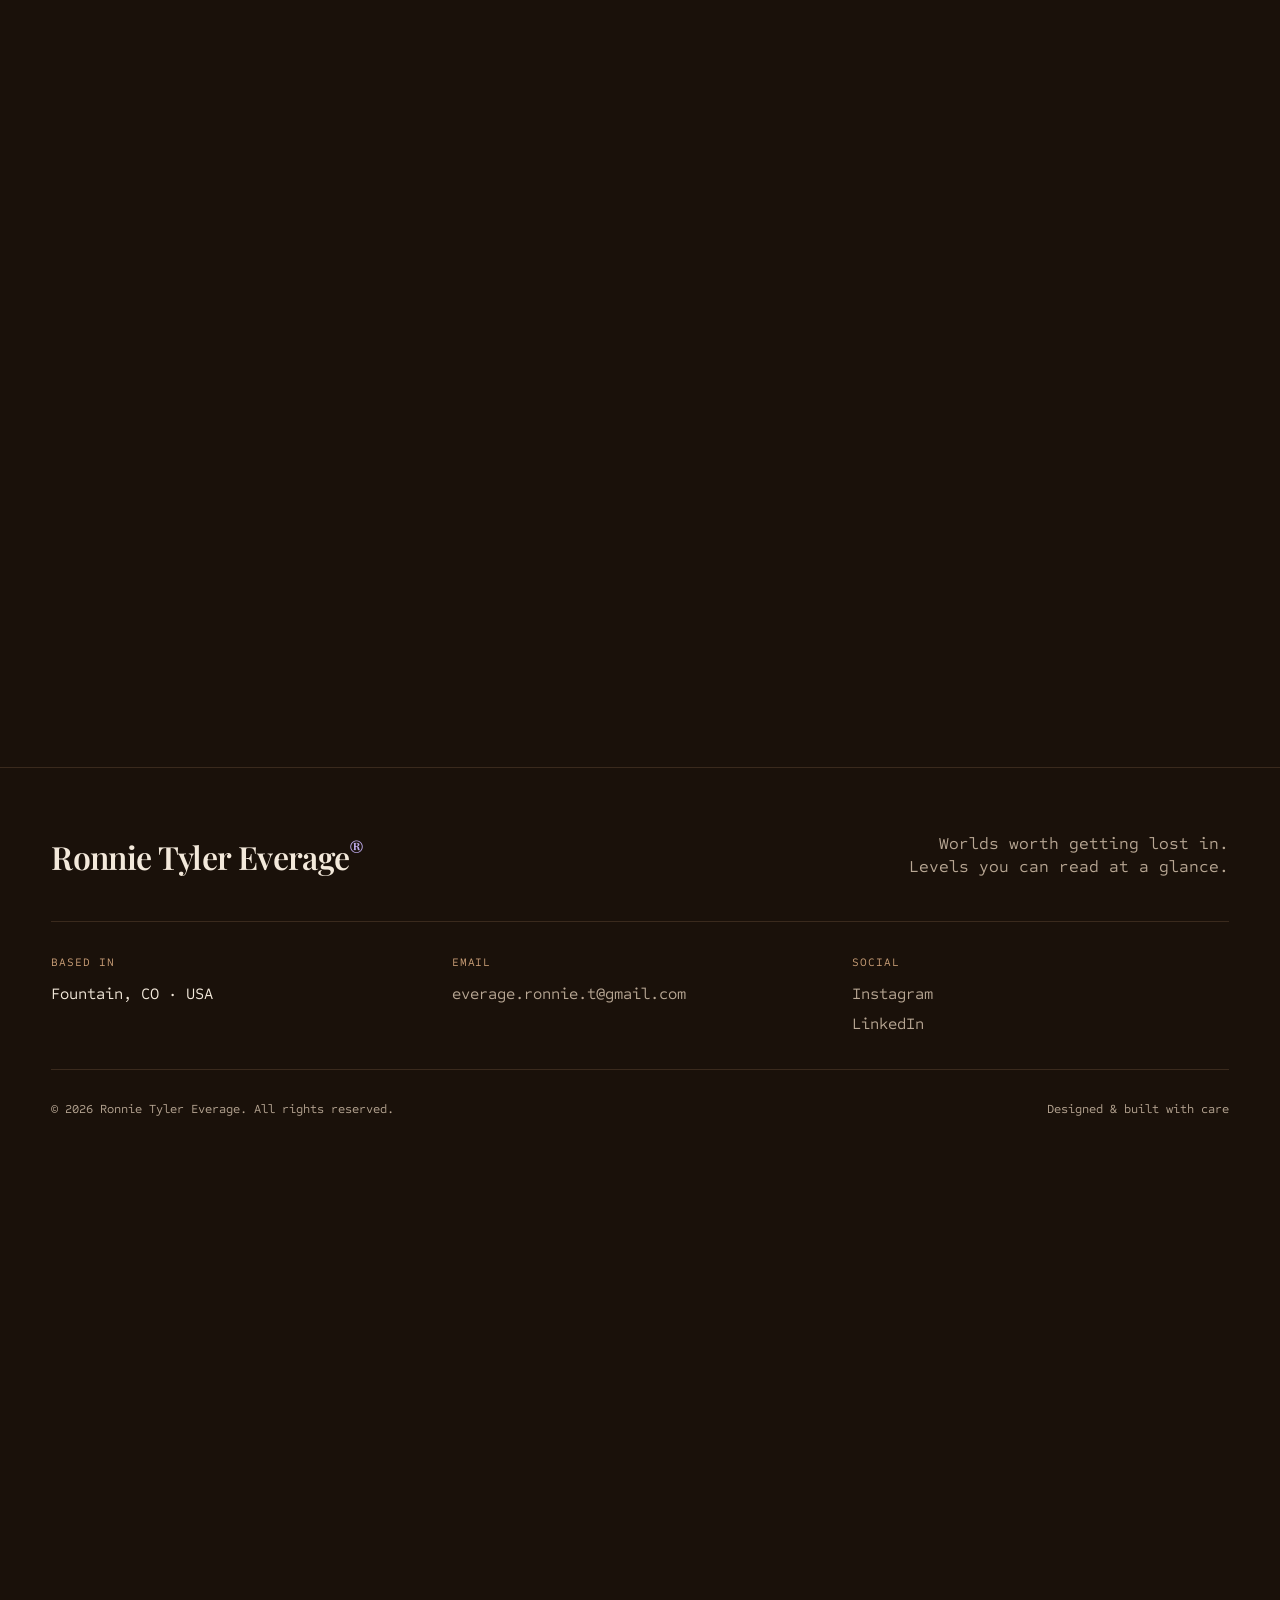
==== commit 444de21f: "Ronnie Tyler Everage — game design portfolio" ====
--- a/index.html
+++ b/index.html
@@ -1,233 +1,400 @@
-<!DOCTYPE html>
+<!doctype html>
 <html lang="en">
 <head>
-  <meta charset="UTF-8" />
-  <meta name="viewport" content="width=device-width, initial-scale=1.0" />
-  <meta name="description" content="Tyler Everage — game designer specializing in level design and character design. Crafting worlds and the characters who live in them." />
-  <meta name="theme-color" content="#f7f3ee" />
-  <title>Tyler Everage — Game Designer</title>
-
+  <meta charset="utf-8" />
+  <meta name="viewport" content="width=device-width, initial-scale=1" />
+
+  <!-- EDIT ME: title + description -->
+  <title>Ronnie Tyler Everage — Game Designer</title>
+  <meta name="description" content="Ronnie Tyler Everage (Tyler) — an aspiring game designer. Level design work now, with character design coming next." />
+  <meta name="theme-color" content="#F4ECE0" />
+  <meta property="og:title" content="Ronnie Tyler Everage — Game Designer" />
+  <meta property="og:description" content="Aspiring game designer. Portfolio of level design work." />
+  <meta property="og:type" content="website" />
+
+  <!-- Apply saved/system theme before paint to avoid a flash -->
+  <script>
+    (function () {
+      try {
+        var t = localStorage.getItem("theme");
+        if (!t) t = "dark";
+        if (t === "dark") document.documentElement.setAttribute("data-theme", "dark");
+        if (sessionStorage.getItem("introSeen")) document.documentElement.classList.add("vt-nav");
+      } catch (e) {}
+    })();
+  </script>
+
+  <!-- Editorial serif display (Fraunces) + mono body/UI (Sometype Mono) -->
   <link rel="preconnect" href="https://fonts.googleapis.com" />
   <link rel="preconnect" href="https://fonts.gstatic.com" crossorigin />
-  <link href="https://fonts.googleapis.com/css2?family=Fraunces:opsz,wght@9..144,300;9..144,400;9..144,500;9..144,600&family=Inter:wght@300;400;500;600&display=swap" rel="stylesheet" />
+  <link href="https://fonts.googleapis.com/css2?family=Playfair+Display:ital,wght@0,400;0,500;0,600;0,700;1,500&family=Pinyon+Script&family=Sometype+Mono:wght@400;500;600&display=swap" rel="stylesheet" />
 
   <link rel="stylesheet" href="css/styles.css" />
 </head>
-<body>
-  <!-- Soft animated background -->
-  <div class="bg-field" aria-hidden="true">
+<body id="top">
+  <a class="skip-link" href="#work">Skip to content</a>
+
+  <!-- Intro loader (counter + curtain reveal). Auto-skipped for reduced-motion. -->
+  <div class="loader" data-loader>
+    <div class="loader__binary" aria-hidden="true">
+      <span>00 1</span><span>10 1 00 01</span><span>0011010</span>
+      <span>010</span><span>101 1</span><span>00 1111 10110</span>
+      <span>110 00</span><span>0000</span>
+    </div>
+    <div class="loader__content">
+      <span class="loader__brand">Ronnie Tyler Everage<span class="nav__dot">®</span></span>
+      <span class="loader__meta">Game Designer</span>
+    </div>
+    <span class="loader__count"><span data-loader-count>0</span>%</span>
+    <div class="loader__progress"><span class="loader__bar" data-loader-bar></span></div>
+  </div>
+
+  <div class="pcurtain" data-curtain aria-hidden="true"><span class="pcurtain__mark">RTE<span class="nav__dot">&reg;</span></span></div>
+  <div class="cursor" aria-hidden="true"><span class="cursor__label"></span></div>
+
+  <div class="blobs" aria-hidden="true">
     <span class="blob blob--1"></span>
     <span class="blob blob--2"></span>
     <span class="blob blob--3"></span>
-    <div class="grain"></div>
   </div>
 
-  <!-- Custom cursor -->
-  <div class="cursor" aria-hidden="true">
-    <span class="cursor__dot"></span>
-    <span class="cursor__ring"></span>
+  <!-- ============ STATUS TICKER ============ -->
+  <div class="ticker" aria-hidden="true">
+    <span class="ticker__item"><span class="ticker__k">TIME</span><span class="ticker__v" data-clock>--:--:--</span></span>
+    <span class="ticker__item ticker__hide-sm"><span class="ticker__k">LOC</span><span class="ticker__v">FOUNTAIN, CO</span></span>
+    <span class="ticker__item"><span class="ticker__live"></span><span class="ticker__v">OPEN · 2027 ROLES</span></span>
+    <span class="ticker__spacer"></span>
+    <span class="ticker__item ticker__hide-sm"><span class="ticker__k">FOCUS</span><span class="ticker__v">LEVEL DESIGN</span></span>
+    <span class="ticker__item"><span class="ticker__k">BOOKING</span><span class="ticker__v">2027</span></span>
   </div>
 
-  <!-- Page load curtain -->
-  <div class="loader" id="loader" aria-hidden="true">
-    <span class="loader__name">Tyler Everage</span>
-  </div>
-
-  <!-- Navigation -->
-  <header class="nav" id="nav">
-    <a href="#top" class="nav__logo" data-hover>
-      <span class="nav__mark">TE</span>
-      <span class="nav__name">Tyler Everage</span>
-    </a>
-    <nav class="nav__links" aria-label="Primary">
-      <a href="#work" data-hover>Work</a>
-      <a href="#about" data-hover>About</a>
-      <a href="#contact" data-hover>Contact</a>
+  <!-- ============ NAV ============ -->
+  <header class="nav" data-nav>
+    <a class="nav__brand" href="#top" data-magnetic><span class="nav__brand-full">Ronnie Tyler Everage</span><span class="nav__brand-short">RTE</span><span class="nav__dot">®</span></a>
+
+    <nav class="nav__links" id="primary-nav" aria-label="Primary">
+      <a href="#work" data-link><span class="nav__idx">01</span> <span data-scramble>Work</span></a>
+      <a href="writing.html" data-link><span class="nav__idx">02</span> <span data-scramble>Writing</span></a>
+      <a href="contact.html" data-link><span class="nav__idx">03</span> <span data-scramble>Contact</span></a>
     </nav>
+
+    <div class="nav__right">
+      <button class="theme-toggle" data-theme-toggle aria-label="Toggle light/dark theme">
+        <svg class="ic-moon" viewBox="0 0 24 24" fill="none" stroke="currentColor" stroke-width="1.6" stroke-linecap="round" stroke-linejoin="round"><path d="M21 12.8A9 9 0 1 1 11.2 3a7 7 0 0 0 9.8 9.8Z"/></svg>
+        <svg class="ic-sun" viewBox="0 0 24 24" fill="none" stroke="currentColor" stroke-width="1.6" stroke-linecap="round" stroke-linejoin="round"><circle cx="12" cy="12" r="4.2"/><path d="M12 2v2M12 20v2M4.9 4.9l1.4 1.4M17.7 17.7l1.4 1.4M2 12h2M20 12h2M4.9 19.1l1.4-1.4M17.7 6.3l1.4-1.4"/></svg>
+      </button>
+      <a class="nav__cta" href="contact.html" data-magnetic>Let's talk</a>
+      <button class="nav__toggle" aria-label="Open menu" aria-expanded="false" aria-controls="primary-nav">
+        <span></span><span></span>
+      </button>
+    </div>
   </header>
 
-  <main id="top">
-    <!-- Hero -->
+  <div class="smooth" id="smooth" data-smooth>
+  <main>
+    <!-- ============ HERO — statement, like ref's "Move fast. Build to last." ============ -->
     <section class="hero" id="hero">
-      <p class="hero__eyebrow reveal">Game Designer · Level &amp; Character Design</p>
-      <h1 class="hero__title">
-        <span class="line"><span class="line__inner">Designing worlds</span></span>
-        <span class="line"><span class="line__inner">&amp; the <em>characters</em></span></span>
-        <span class="line"><span class="line__inner">who live in them.</span></span>
-      </h1>
-      <div class="hero__foot">
-        <p class="hero__lead reveal">
-          I’m Tyler — an aspiring game designer shaping spaces players love to
-          explore and characters they can’t forget.
+      <div class="container">
+        <p class="hero__eyebrow" data-reveal>
+          <span class="hero__eyebrow-dot"></span>
+          Aspiring game designer
         </p>
-        <a href="#work" class="btn btn--primary reveal" data-hover data-magnetic>
-          <span>View selected work</span>
-          <svg viewBox="0 0 24 24" width="16" height="16" aria-hidden="true"><path d="M12 5v14M5 12l7 7 7-7" fill="none" stroke="currentColor" stroke-width="1.6" stroke-linecap="round" stroke-linejoin="round"/></svg>
-        </a>
-      </div>
-      <div class="hero__scroll reveal" aria-hidden="true">
-        <span>Scroll</span>
-        <span class="hero__scroll-line"></span>
-      </div>
-    </section>
-
-    <!-- Marquee -->
-    <div class="marquee" aria-hidden="true">
-      <div class="marquee__track">
-        <span>Level Design</span><span class="dot">✦</span>
-        <span>Character Design</span><span class="dot">✦</span>
-        <span>World Building</span><span class="dot">✦</span>
-        <span>Systems &amp; Flow</span><span class="dot">✦</span>
-        <span>Level Design</span><span class="dot">✦</span>
-        <span>Character Design</span><span class="dot">✦</span>
-        <span>World Building</span><span class="dot">✦</span>
-        <span>Systems &amp; Flow</span><span class="dot">✦</span>
+
+        <h1 class="hero__title">
+          <span class="line" data-line>Design the space.</span>
+          <span class="line" data-line><span class="swash">G</span>uide the <span class="accent">player</span>.</span>
+        </h1>
+
+        <div class="hero__statement" data-reveal>
+          <p>
+            I'm Ronnie Tyler Everage — I go by Tyler. I'm a game designer: systems,
+            pacing, and the feel of a moment all pull at me, with level and character
+            design the parts I love most. I like a world you can read at a glance —
+            no arrows, no marker holding your hand.
+          </p>
+        </div>
+
+        <div class="hero__meta">
+          <a class="hero__scrollcue" href="#work" data-reveal>
+            <span class="hero__scrollcue-arrow">↓</span>
+            <span>Selected work</span>
+          </a>
+          <span class="hero__avail" data-reveal>
+            <span class="hero__avail-dot"></span> Open to 2027 roles &amp; internships
+          </span>
+        </div>
+      </div>
+    </section>
+
+    <!-- ============ SELECTED WORK — two real level projects ============ -->
+    <section class="section work" id="work">
+      <div class="container">
+        <header class="section__head" data-reveal>
+          <span class="section__index">(01)</span>
+          <h2 class="section__title">Selected work</h2>
+          <a class="section__all" href="#level" data-magnetic><span data-scramble>All shots</span> <span class="count" data-count="2">[02]</span></a>
+        </header>
+
+        <div class="featured">
+          <!-- Project 1 — Outbreak. Hover the card to play the clip. -->
+          <article class="fcard" data-reveal>
+            <a class="fcard__link" href="outbreak.html" data-cursor="View">
+              <div class="fcard__media fmedia--a">
+                <video src="assets/outbreak-mainlab.mp4" poster="assets/outbreak-mainlab.jpg" muted loop playsinline preload="metadata"></video>
+                <span class="fcard__tag">Level design · UE5</span>
+                <span class="fcard__play">View project ↗</span>
+              </div>
+              <div class="fcard__row">
+                <h3 class="fcard__title">Outbreak</h3>
+                <span class="fcard__code">OBK-01</span>
+              </div>
+              <p class="fcard__desc">A survival-horror level: from a military outpost down into the lab where the outbreak began.</p>
+            </a>
+          </article>
+
+          <!-- Project 2 — Crash Site (horror blockout). -->
+          <article class="fcard" data-reveal>
+            <a class="fcard__link" href="crashsite.html" data-cursor="View">
+              <div class="fcard__media fmedia--c">
+                <video src="assets/crashsite-start.mp4" poster="assets/crashsite-start.jpg" muted loop playsinline preload="metadata"></video>
+                <span class="fcard__tag">Level design · UE5</span>
+                <span class="fcard__play">View project ↗</span>
+              </div>
+              <div class="fcard__row">
+                <h3 class="fcard__title">Crash Site</h3>
+                <span class="fcard__code">CRS-01</span>
+              </div>
+              <p class="fcard__desc">A horror blockout — a downed plane, a dead-end alley, and light used to pull you forward.</p>
+            </a>
+          </article>
+        </div>
+      </div>
+    </section>
+
+    <!-- ============ CAPABILITIES — ref's 4-card services row ============ -->
+    <section class="section capabilities" id="capabilities">
+      <div class="container">
+        <header class="section__head" data-reveal>
+          <span class="section__index">(02)</span>
+          <h2 class="section__title">What I do</h2>
+        </header>
+
+        <div class="caps">
+          <article class="cap" data-reveal>
+            <span class="cap__idx">01</span>
+            <h3 class="cap__title">Rapid Blockout &amp; Prototyping</h3>
+            <p class="cap__desc">Blocking out spaces for flow and pacing before a single texture goes down.</p>
+          </article>
+          <article class="cap" data-reveal>
+            <span class="cap__idx">02</span>
+            <h3 class="cap__title">Player Guidance</h3>
+            <p class="cap__desc">Leading the eye with light, landmarks, and sightlines — not quest markers.</p>
+          </article>
+          <article class="cap" data-reveal>
+            <span class="cap__idx">03</span>
+            <h3 class="cap__title">Encounter Pacing</h3>
+            <p class="cap__desc">Tuning where tension spikes and where the player finally gets to breathe.</p>
+          </article>
+          <article class="cap" data-reveal>
+            <span class="cap__idx">04</span>
+            <h3 class="cap__title">Environment Story</h3>
+            <p class="cap__desc">Letting a room explain what happened here without a line of dialogue.</p>
+          </article>
+        </div>
+      </div>
+    </section>
+
+    <!-- ============ LEVEL DESIGN — full galleries, grouped by project ============ -->
+    <section class="section gallery" id="level">
+      <div class="container">
+        <header class="section__head" data-reveal>
+          <span class="section__index">(03)</span>
+          <h2 class="section__title">Level Design</h2>
+        </header>
+
+        <!-- Project: Outbreak — gif previews; full project (photos + blockouts) via the card above -->
+        <div class="proj-head" data-reveal>
+          <div class="proj-head__row">
+            <span class="proj-head__name">Outbreak</span>
+            <span class="proj-head__meta">Survival-horror · UE5</span>
+            <a class="proj-head__link" href="outbreak.html" data-magnetic>Full project ↗</a>
+          </div>
+          <p class="proj-head__desc">A military outpost gives way to the lab beneath it — hover any clip to play, or open the full project.</p>
+        </div>
+
+        <div class="grid">
+          <article class="card card--static" data-reveal>
+            <div class="card__media" data-cursor="Hover"><video src="assets/outbreak-mainlab.mp4" poster="assets/outbreak-mainlab.jpg" muted loop playsinline preload="metadata"></video></div>
+            <div class="card__row"><h3 class="card__title">Main lab &amp; goal</h3></div>
+            <p class="card__meta">The payoff room at the end of the descent.</p>
+          </article>
+
+          <article class="card card--static" data-reveal>
+            <div class="card__media" data-cursor="Hover"><video src="assets/outbreak-barracks.mp4" poster="assets/outbreak-barracks.jpg" muted loop playsinline preload="metadata"></video></div>
+            <div class="card__row"><h3 class="card__title">Barracks</h3></div>
+            <p class="card__meta">An early interior beat — tight cover and a change of pace.</p>
+          </article>
+
+          <article class="card card--static" data-reveal>
+            <div class="card__media" data-cursor="Hover"><video src="assets/outbreak-bathroom.mp4" poster="assets/outbreak-bathroom.jpg" muted loop playsinline preload="metadata"></video></div>
+            <div class="card__row"><h3 class="card__title">Corridor to the bathroom</h3></div>
+            <p class="card__meta">A guided pinch-point that sets up the next scare.</p>
+          </article>
+
+          <article class="card card--static" data-reveal>
+            <div class="card__media" data-cursor="Hover"><video src="assets/outbreak-lighting.mp4" poster="assets/outbreak-lighting.jpg" muted loop playsinline preload="metadata"></video></div>
+            <div class="card__row"><h3 class="card__title">Lighting pass</h3></div>
+            <p class="card__meta">Pools of light doing the wayfinding.</p>
+          </article>
+        </div>
+
+        <!-- Project: Crash Site -->
+        <div class="proj-head" data-reveal>
+          <div class="proj-head__row">
+            <span class="proj-head__name">Crash Site</span>
+            <span class="proj-head__meta">Horror blockout · UE5</span>
+            <a class="proj-head__link" href="crashsite.html" data-magnetic>Full project ↗</a>
+          </div>
+          <p class="proj-head__desc">A downed plane and a dead-end alley, lit to keep you moving forward.</p>
+        </div>
+
+        <div class="grid">
+          <article class="card card--static" data-reveal>
+            <div class="card__media" data-cursor="Hover"><video src="assets/crashsite-start.mp4" poster="assets/crashsite-start.jpg" muted loop playsinline preload="metadata"></video></div>
+            <div class="card__row"><h3 class="card__title">Level start</h3></div>
+            <p class="card__meta">Setting the tone in the first ten seconds.</p>
+          </article>
+
+          <article class="card card--static" data-reveal>
+            <div class="card__media" data-cursor="Hover"><video src="assets/crashsite-zombies.mp4" poster="assets/crashsite-zombies.jpg" muted loop playsinline preload="metadata"></video></div>
+            <div class="card__row"><h3 class="card__title">Alley — lit, with threats</h3></div>
+            <p class="card__meta">Enemies staged against the light.</p>
+          </article>
+
+          <article class="card card--static" data-reveal>
+            <div class="card__media" data-cursor="Hover"><video src="assets/crashsite-plane.mp4" poster="assets/crashsite-plane.jpg" muted loop playsinline preload="metadata"></video></div>
+            <div class="card__row"><h3 class="card__title">The crashed plane</h3></div>
+            <p class="card__meta">The landmark that anchors the whole space.</p>
+          </article>
+        </div>
+      </div>
+    </section>
+
+    <!-- ============ CHARACTER DESIGN — coming soon ============ -->
+    <section class="section gallery" id="character">
+      <div class="container">
+        <header class="section__head" data-reveal>
+          <span class="section__index">(04)</span>
+          <h2 class="section__title">Character Design</h2>
+        </header>
+
+        <div class="coming-soon" data-reveal>
+          <p class="coming-soon__k">Work coming soon</p>
+          <p class="coming-soon__title">Character design is next.</p>
+          <p class="coming-soon__sub">
+            Right now the portfolio is all level design. Silhouettes, turnarounds,
+            and personality studies are in progress — check back soon.
+          </p>
+        </div>
+      </div>
+    </section>
+
+    <!-- ============ ABOUT — short confident statement ============ -->
+    <section class="section about" id="about">
+      <div class="container">
+        <header class="section__head" data-reveal>
+          <span class="section__index">(05)</span>
+          <h2 class="section__title">About</h2>
+        </header>
+        <div class="about__grid">
+          <p class="about__statement" data-reveal>
+            I'm a <span class="accent">game designer</span> at heart — systems, pacing,
+            and mechanics all pull at me, but level and character design are where I
+            love to dig in most. I block it out, play it, and tighten it until a world
+            can be read without a single arrow.
+          </p>
+          <aside class="about__side" data-reveal>
+            <div class="about__block">
+              <span class="about__label">Focus</span>
+              <p>Level design · Blockout · Lighting &amp; wayfinding · Environment story</p>
+            </div>
+            <div class="about__block">
+              <span class="about__label">Tools</span>
+              <p>Unreal Engine 5 · Figma · Photoshop · Lightroom</p>
+            </div>
+            <div class="about__block">
+              <span class="about__label">Status</span>
+              <p>Open to 2027 roles &amp; internships</p>
+            </div>
+          </aside>
+        </div>
+      </div>
+    </section>
+
+    <!-- ============ CONTACT — ref's "Get in touch. And let's get to work." ============ -->
+    <section class="section contact" id="contact">
+      <div class="container">
+        <div class="contact__grid">
+          <div class="contact__intro" data-reveal>
+            <h2 class="contact__title">Get in touch.<br />Let's build something.</h2>
+            <p class="contact__body">
+              Have a project, an internship, or just want to talk levels and worlds?
+              I'd love to hear about it — I usually reply within a couple of days.
+            </p>
+          </div>
+
+          <div class="contact__card" data-reveal>
+            <span class="contact__card-label">Reach me</span>
+            <p class="contact__name">Ronnie Tyler Everage</p>
+            <p class="contact__role">Game Designer</p>
+            <button class="contact__email" data-copy="everage.ronnie.t@gmail.com">
+              <span class="contact__email-value">everage.ronnie.t@gmail.com</span>
+              <span class="contact__email-hint">Click to copy</span>
+            </button>
+            <ul class="contact__links">
+              <li><a href="https://www.linkedin.com/in/ronnieeverage" target="_blank" rel="noopener" data-magnetic>LinkedIn ↗</a></li>
+              <li><a href="https://www.instagram.com/tylereverage2022" target="_blank" rel="noopener" data-magnetic>Instagram ↗</a></li>
+            </ul>
+          </div>
+        </div>
+      </div>
+    </section>
+  </main>
+
+  <!-- ============ FOOTER — ref-style: location, email, socials, © ============ -->
+  <footer class="footer">
+    <div class="container">
+      <div class="footer__top">
+        <a class="footer__brand" href="#top">Ronnie Tyler Everage<span class="nav__dot">®</span></a>
+        <p class="footer__tag">Worlds worth getting lost in.<br />Levels you can read at a glance.</p>
+      </div>
+
+      <div class="footer__cols">
+        <div class="footer__col">
+          <span class="footer__label">Based in</span>
+          <p>Fountain, CO · USA</p>
+        </div>
+        <div class="footer__col">
+          <span class="footer__label">Email</span>
+          <p><a href="mailto:everage.ronnie.t@gmail.com" data-magnetic>everage.ronnie.t@gmail.com</a></p>
+        </div>
+        <div class="footer__col">
+          <span class="footer__label">Social</span>
+          <ul>
+            <li><a href="https://www.instagram.com/tylereverage2022" target="_blank" rel="noopener" data-magnetic>Instagram</a></li>
+            <li><a href="https://www.linkedin.com/in/ronnieeverage" target="_blank" rel="noopener" data-magnetic>LinkedIn</a></li>
+          </ul>
+        </div>
+      </div>
+
+      <div class="footer__bottom">
+        <span>© <span data-year>2026</span> Ronnie Tyler Everage. All rights reserved.</span>
+        <span class="footer__built">Designed &amp; built with care</span>
       </div>
     </div>
-
-    <!-- About -->
-    <section class="about" id="about">
-      <p class="section-label reveal">(01) — About</p>
-      <div class="about__grid">
-        <h2 class="about__statement reveal">
-          I believe great games are built where <em>space</em> and
-          <em>character</em> meet — a level that teaches you how to play, and a
-          character that makes you want to.
-        </h2>
-        <div class="about__col reveal">
-          <p>
-            I’m a future game designer focused on level design and character
-            design. I care about pacing, readability, and the small moments of
-            delight that turn a room into a memory.
-          </p>
-          <p>
-            My approach is part architect, part storyteller: blocking out
-            spaces that guide players intuitively, then populating them with
-            characters who have history, intent, and a point of view.
-          </p>
-          <ul class="about__facts">
-            <li><span>Now</span> Building my design portfolio</li>
-            <li><span>Focus</span> Level &amp; Character Design</li>
-            <li><span>Tools</span> Unreal · Unity · Blender · Figma</li>
-          </ul>
-        </div>
-      </div>
-    </section>
-
-    <!-- Work -->
-    <section class="work" id="work">
-      <div class="work__head">
-        <p class="section-label reveal">(02) — Selected Work</p>
-        <h2 class="work__title reveal">A few things I’ve been crafting.</h2>
-      </div>
-
-      <ul class="projects">
-        <li class="project reveal" data-tilt>
-          <a href="#contact" class="project__inner" data-hover>
-            <div class="project__media" style="--swatch-a:#cdb4f6; --swatch-b:#a7c7ff;">
-              <span class="project__tag">Level Design</span>
-              <span class="project__shape"></span>
-            </div>
-            <div class="project__meta">
-              <h3>Hollow Ascent</h3>
-              <p>A vertical platforming level exploring sightlines, pacing, and the joy of the reveal.</p>
-              <span class="project__role">Blockout · Pacing · Lighting</span>
-            </div>
-          </a>
-        </li>
-
-        <li class="project reveal" data-tilt>
-          <a href="#contact" class="project__inner" data-hover>
-            <div class="project__media" style="--swatch-a:#ffc8dd; --swatch-b:#ffd6a5;">
-              <span class="project__tag">Character Design</span>
-              <span class="project__shape"></span>
-            </div>
-            <div class="project__meta">
-              <h3>The Wanderers</h3>
-              <p>A cast of four travelers — silhouettes, palettes, and personalities built to read at a glance.</p>
-              <span class="project__role">Concept · Silhouette · Story</span>
-            </div>
-          </a>
-        </li>
-
-        <li class="project reveal" data-tilt>
-          <a href="#contact" class="project__inner" data-hover>
-            <div class="project__media" style="--swatch-a:#b8f2e6; --swatch-b:#a7c7ff;">
-              <span class="project__tag">Level Design</span>
-              <span class="project__shape"></span>
-            </div>
-            <div class="project__meta">
-              <h3>Tidewatch Harbor</h3>
-              <p>An open hub level designed around landmarks, loops, and player-led discovery.</p>
-              <span class="project__role">Layout · Flow · Landmarks</span>
-            </div>
-          </a>
-        </li>
-
-        <li class="project reveal" data-tilt>
-          <a href="#contact" class="project__inner" data-hover>
-            <div class="project__media" style="--swatch-a:#ffd6e0; --swatch-b:#cdb4f6;">
-              <span class="project__tag">Character Design</span>
-              <span class="project__shape"></span>
-            </div>
-            <div class="project__meta">
-              <h3>Ember &amp; Ash</h3>
-              <p>A duo study in contrast — warm vs. cool, bold vs. timid — told entirely through shape language.</p>
-              <span class="project__role">Duo · Shape Language · Color</span>
-            </div>
-          </a>
-        </li>
-      </ul>
-      <p class="work__note reveal">More case studies coming soon — swap these placeholders with your real projects.</p>
-    </section>
-
-    <!-- Approach / Skills -->
-    <section class="approach" id="approach">
-      <p class="section-label reveal">(03) — How I Work</p>
-      <div class="approach__list">
-        <article class="approach__item reveal">
-          <span class="approach__num">01</span>
-          <h3>Research &amp; Intent</h3>
-          <p>Every space and character starts with a question: what should the player feel, and why?</p>
-        </article>
-        <article class="approach__item reveal">
-          <span class="approach__num">02</span>
-          <h3>Blockout &amp; Sketch</h3>
-          <p>Fast, rough, and playable. I prototype layouts and silhouettes before committing to detail.</p>
-        </article>
-        <article class="approach__item reveal">
-          <span class="approach__num">03</span>
-          <h3>Iterate &amp; Polish</h3>
-          <p>Playtest, listen, refine. The magic lives in the tenth pass, not the first.</p>
-        </article>
-      </div>
-    </section>
-
-    <!-- Contact -->
-    <section class="contact" id="contact">
-      <p class="section-label reveal">(04) — Contact</p>
-      <h2 class="contact__title reveal">
-        Let’s build something
-        <span class="contact__title-em">worth exploring.</span>
-      </h2>
-      <a href="mailto:dezzilttv@gmail.com" class="contact__email reveal" data-hover data-magnetic>
-        dezzilttv@gmail.com
-      </a>
-      <div class="contact__socials reveal">
-        <a href="#" data-hover>ArtStation</a>
-        <a href="#" data-hover>Itch.io</a>
-        <a href="#" data-hover>LinkedIn</a>
-        <a href="https://github.com/Dezziiii" data-hover>GitHub</a>
-      </div>
-    </section>
-  </main>
-
-  <footer class="footer">
-    <span>© <span id="year"></span> Tyler Everage</span>
-    <span>Designed &amp; built with care</span>
-    <a href="#top" data-hover>Back to top ↑</a>
   </footer>
-
-  <script src="js/main.js"></script>
+  </div><!-- /.smooth -->
+
+  <script src="js/main.js" defer></script>
 </body>
 </html>
--- a/css/styles.css
+++ b/css/styles.css
@@ -1,407 +1,905 @@
-/* =============================================================
-   Tyler Everage — Portfolio
-   Pastel · minimal · sleek. Subtle motion, generous space.
-   ============================================================= */
+/* =====================================================================
+   Tyler — Portfolio
+   Structure modeled on ref.digital (statement hero · featured work with
+   project codes · capabilities cards · contact block · footer).
+   Recolored into a Lavender & Blush pastel palette. Dependency-free.
+   Re-theme everything from the :root tokens below.
+   ===================================================================== */
 
 :root {
-  /* Pastel palette */
-  --cream:      #f7f3ee;
-  --cream-2:    #efe9e1;
-  --ink:        #2a2630;
-  --ink-soft:   #5c5663;
-  --lavender:   #cdb4f6;
-  --blush:      #ffc8dd;
-  --sky:        #a7c7ff;
-  --mint:       #b8f2e6;
-  --peach:      #ffd6a5;
-
-  --line:       rgba(42, 38, 48, 0.12);
-  --card:       rgba(255, 255, 255, 0.55);
-
-  /* Type */
-  --display: "Fraunces", Georgia, serif;
-  --sans: "Inter", system-ui, -apple-system, sans-serif;
-
-  /* Motion */
+  /* ---- Color — COFFEE palette with PURPLE accents.
+     Dark "espresso" is the primary look (overrides below); this is the
+     coordinating light "latte". Browns carry the page; purple is reserved
+     for interactive bits (links, primary buttons, badges) — ~10% of the UI.
+     Warm caramel tokens (--lav*) drive the small mono labels and stay brown. ---- */
+
+  /* backgrounds — coffee */
+  --bg:        #F3EADC;   /* warm cream (latte) */
+  --bg-2:      #E9DBC8;   /* muted mocha tint */
+  --surface:   #FBF5EB;   /* card cream */
+
+  /* typography */
+  --ink:       #2A1E14;   /* espresso — main text */
+  --ink-soft:  #6B5747;   /* warm taupe — secondary */
+  --ink-dim:   #9C8A77;   /* dusty — faint / disabled */
+  --line:      #E2D4C0;   /* hairlines */
+
+  /* warm caramel accents (mono labels, non-purple accents) */
+  --lav:       #D9B88E;
+  --lav-deep:  #9A6A41;
+  --lav-text:  #7A4E2C;
+  --blush:     #E3B892;
+  --blush-deep:#C98A5A;
+  --peri:      #CDB99B;
+  --mint:      #D7C0A0;
+
+  /* purple accents (interactive — keep to ~10%) */
+  --accent:     #6A4FB0;              /* links / accent text (AA on cream) */
+  --btn:        #B9A6E6;              /* primary button — soft lavender */
+  --btn-hover:  #CFC0F0;              /* button hover — pale lilac */
+  --btn-ink:    #241A12;             /* text on purple buttons */
+  --badge:      rgba(74, 56, 104, 0.82); /* deep plum tint — tags/badges */
+  --badge-text: #ECE4FA;             /* pale lilac — badge text */
+
+  --nav-bg:    rgba(243, 234, 220, 0.78);
+  --menu-bg:   rgba(243, 234, 220, 0.95);
+  --ticker-h:  1.9rem;
+
+  /* ---- Type — editorial serif display + mono body (à la adrienquechon.com:
+     PP Editorial Old → Fraunces; Sometype Mono is the same mono they use) ---- */
+  --font-display: "Playfair Display", Georgia, "Times New Roman", serif;
+  --font: "Sometype Mono", ui-monospace, "SF Mono", "Roboto Mono", Menlo, monospace;
+  --font-mono: "Sometype Mono", ui-monospace, "SF Mono", "Roboto Mono", Menlo, monospace;
+
+  /* ---- Layout ---- */
+  --container: 1280px;
+  --gutter: clamp(1.25rem, 4vw, 3.5rem);
+  --radius: 18px;
+  --radius-sm: 12px;
+
+  /* ---- Motion ---- */
   --ease: cubic-bezier(0.22, 1, 0.36, 1);
-  --ease-soft: cubic-bezier(0.4, 0, 0.2, 1);
-
-  --maxw: 1240px;
-  --pad: clamp(1.25rem, 5vw, 5rem);
-}
-
-/* ---------- Reset ---------- */
-*, *::before, *::after { box-sizing: border-box; margin: 0; padding: 0; }
-
-html { scroll-behavior: smooth; -webkit-font-smoothing: antialiased; }
-
+  --ease-smooth: cubic-bezier(0.65, 0, 0.35, 1);
+  --t-fast: 0.25s;
+  --t: 0.5s;
+  --t-slow: 0.9s;
+
+  --shadow-sm: 0 4px 16px rgba(74, 48, 24, 0.10);
+  --shadow:    0 24px 60px rgba(74, 48, 24, 0.20);
+  --shadow-lg: 0 30px 80px rgba(74, 48, 24, 0.26);
+
+  /* ---- Placeholder gradients — coffee tones (swap a card's media for <img> later) ---- */
+  --grad-a: linear-gradient(135deg, #DDBD94, #C98A5A);
+  --grad-b: linear-gradient(135deg, #C9A77E, #A5713F);
+  --grad-c: linear-gradient(135deg, #E2C8A4, #CBA06A);
+  --grad-d: linear-gradient(135deg, #BC8C60, #8A5A34);
+  --grad-e: linear-gradient(135deg, #D9BE9A, #B07C4C);
+  --grad-f: linear-gradient(135deg, #E4CFAA, #C08F58);
+  --grad-g: linear-gradient(135deg, #CDA478, #96683E);
+  --grad-h: linear-gradient(135deg, #DCC39C, #B98A55);
+
+  color-scheme: light;
+}
+
+/* ---- Dark "espresso" theme (primary) ---- */
+[data-theme="dark"] {
+  /* backgrounds — deep espresso → muted mocha → roasted umber → warm cocoa */
+  --bg:        #1A110A;   /* deep espresso */
+  --bg-2:      #241810;   /* muted mocha */
+  --surface:   #2C1F15;   /* warm cocoa / roasted umber */
+
+  /* typography — warm off-white / warm taupe / dusty espresso */
+  --ink:       #F3E9DB;   /* warm off-white */
+  --ink-soft:  #B8A794;   /* warm taupe */
+  --ink-dim:   #7C6A58;   /* dusty espresso (disabled) */
+  --line:      #3A2A1D;   /* warm cocoa border */
+
+  /* warm caramel accents (mono labels) */
+  --lav:       #6E4C30;
+  --lav-deep:  #C8965E;
+  --lav-text:  #CDA179;
+  --blush:     #7A5436;
+  --blush-deep:#CE9360;
+  --peri:      #3E2E20;
+  --mint:      #44321F;
+
+  /* purple accents */
+  --accent:     #BCA9E8;              /* soft lavender — links/accent text */
+  --btn:        #BCA9E8;              /* primary button — soft lavender */
+  --btn-hover:  #DBCEF7;              /* button hover — pale lilac */
+  --btn-ink:    #1A110A;             /* text on purple buttons */
+  --badge:      rgba(64, 48, 90, 0.74);  /* deep plum tint */
+  --badge-text: #E7DEF8;             /* pale lilac */
+
+  --nav-bg:    rgba(26, 17, 10, 0.74);
+  --menu-bg:   rgba(26, 17, 10, 0.95);
+  --shadow-sm: 0 4px 16px rgba(0, 0, 0, 0.30);
+  --shadow:    0 24px 60px rgba(0, 0, 0, 0.45);
+  --shadow-lg: 0 30px 80px rgba(0, 0, 0, 0.50);
+  --grad-a: linear-gradient(135deg, #5A3F28, #3A2718);
+  --grad-b: linear-gradient(135deg, #4E3822, #2E2013);
+  --grad-c: linear-gradient(135deg, #63482D, #3F2C1A);
+  --grad-d: linear-gradient(135deg, #46301D, #2A1C10);
+  --grad-e: linear-gradient(135deg, #5C4229, #39271A);
+  --grad-f: linear-gradient(135deg, #66492D, #41301D);
+  --grad-g: linear-gradient(135deg, #4A341F, #2C1E12);
+  --grad-h: linear-gradient(135deg, #5E4529, #3A2A18);
+  color-scheme: dark;
+}
+
+/* Smooth theme crossfade */
+body { transition: background-color var(--t) var(--ease), color var(--t) var(--ease); }
+
+/* ---------- Base ---------- */
+*, *::before, *::after { box-sizing: border-box; }
+* { margin: 0; }
+html { -webkit-text-size-adjust: 100%; scroll-behavior: smooth; }
+
+/* =====================================================================
+   Page transitions — load once per session; a branded curtain wipes up
+   between tabs. JS-driven (works regardless of document visibility).
+   ===================================================================== */
+.pcurtain {
+  position: fixed; inset: 0; z-index: 2600; pointer-events: none;
+  background: var(--bg); display: grid; place-items: center;
+  transform: translateY(100%);              /* parked below the viewport */
+  box-shadow: 0 2px 0 var(--accent);        /* lavender leading edge */
+}
+.pcurtain__mark {
+  font-family: var(--font-display); font-weight: 500;
+  font-size: clamp(2rem, 7vw, 3.4rem); letter-spacing: 0.06em; color: var(--ink);
+}
+.pcurtain__mark .nav__dot { color: var(--accent); }
+/* On a navigation the curtain already covers before first paint (hides the reload). */
+html.vt-nav .pcurtain { transform: translateY(0); }
+
+/* On tab switches (not the first visit): skip the loader; content is already in
+   place so it's revealed finished as the curtain lifts. */
+html.vt-nav .loader { display: none !important; }
+html.vt-nav [data-reveal] { opacity: 1 !important; transform: none !important; transition: none !important; }
+html.vt-nav .hero__title .line .line__inner,
+html.vt-nav .split .word__inner { transform: none !important; transition: none !important; }
+html.vt-nav .fcard[data-reveal], html.vt-nav .card[data-reveal] { transform: none !important; }
+html.vt-nav .fcard[data-reveal] .fcard__media,
+html.vt-nav .card[data-reveal] .card__media { clip-path: none !important; transition: none !important; }
+@media (prefers-reduced-motion: reduce) {
+  .pcurtain { display: none !important; }
+}
 body {
-  font-family: var(--sans);
+  background: var(--bg);
   color: var(--ink);
-  background: var(--cream);
-  line-height: 1.6;
+  font-family: var(--font);
+  font-weight: 400;
+  line-height: 1.55;
   overflow-x: hidden;
-  font-weight: 400;
-}
-
+  -webkit-font-smoothing: antialiased;
+  text-rendering: optimizeLegibility;
+}
+img, svg, video { display: block; max-width: 100%; }
 a { color: inherit; text-decoration: none; }
-ul { list-style: none; }
-em { font-style: italic; }
-
-::selection { background: var(--lavender); color: var(--ink); }
-
-/* ---------- Animated background ---------- */
-.bg-field {
-  position: fixed;
-  inset: 0;
-  z-index: -2;
-  overflow: hidden;
-  background: linear-gradient(180deg, var(--cream), var(--cream-2));
-}
-.blob {
-  position: absolute;
-  border-radius: 50%;
-  filter: blur(70px);
-  opacity: 0.55;
-  will-change: transform;
-}
-.blob--1 {
-  width: 46vw; height: 46vw;
-  background: radial-gradient(circle at 30% 30%, var(--lavender), transparent 70%);
-  top: -10vw; left: -8vw;
-  animation: drift1 22s ease-in-out infinite;
-}
-.blob--2 {
-  width: 40vw; height: 40vw;
-  background: radial-gradient(circle at 50% 50%, var(--blush), transparent 70%);
-  bottom: -12vw; right: -6vw;
-  animation: drift2 26s ease-in-out infinite;
-}
-.blob--3 {
-  width: 34vw; height: 34vw;
-  background: radial-gradient(circle at 50% 50%, var(--mint), transparent 70%);
-  top: 40%; left: 45%;
-  animation: drift3 30s ease-in-out infinite;
-}
-@keyframes drift1 {
-  0%,100% { transform: translate(0,0) scale(1); }
-  50% { transform: translate(6vw, 8vw) scale(1.12); }
-}
-@keyframes drift2 {
-  0%,100% { transform: translate(0,0) scale(1); }
-  50% { transform: translate(-7vw, -5vw) scale(1.08); }
-}
-@keyframes drift3 {
-  0%,100% { transform: translate(-50%,-50%) scale(1); }
-  50% { transform: translate(-58%, -42%) scale(1.15); }
-}
-.grain {
-  position: absolute;
-  inset: -50%;
-  background-image: url("data:image/svg+xml,%3Csvg xmlns='http://www.w3.org/2000/svg' width='160' height='160'%3E%3Cfilter id='n'%3E%3CfeTurbulence type='fractalNoise' baseFrequency='0.85' numOctaves='2'/%3E%3C/filter%3E%3Crect width='100%25' height='100%25' filter='url(%23n)' opacity='0.5'/%3E%3C/svg%3E");
-  opacity: 0.04;
-  mix-blend-mode: multiply;
-  pointer-events: none;
-}
-
-/* ---------- Custom cursor ---------- */
-.cursor { position: fixed; top: 0; left: 0; z-index: 9999; pointer-events: none; mix-blend-mode: multiply; }
-.cursor__dot {
-  position: fixed; top: 0; left: 0;
-  width: 7px; height: 7px; border-radius: 50%;
-  background: var(--ink);
+button { font: inherit; color: inherit; cursor: pointer; background: none; border: 0; }
+ul { list-style: none; padding: 0; }
+::selection { background: #4A3868; color: #ECE4FA; }
+:focus-visible { outline: 2.5px solid var(--accent); outline-offset: 3px; border-radius: 4px; }
+
+.accent { color: var(--accent); }
+
+/* Editorial serif on the big display type; everything else uses the mono --font */
+.hero__title, .section__title, .page-title, .page-title .tt,
+.fcard__title, .card__title, .contact__title, .contact__name,
+.about__statement, .nav__brand, .footer__brand, .loader__brand,
+.cap__title, .coming-soon__title, .proj-head__name {
+  font-family: var(--font-display);
+  font-optical-sizing: auto;
+  font-weight: 500;
+}
+
+.skip-link {
+  position: fixed; top: -100px; left: 1rem; z-index: 1000;
+  background: var(--ink); color: #fff; padding: 0.7rem 1.1rem; border-radius: 10px;
+  transition: top var(--t-fast) var(--ease);
+}
+.skip-link:focus { top: 1rem; }
+
+.container { width: 100%; max-width: var(--container); margin-inline: auto; padding-inline: var(--gutter); }
+
+/* =====================================================================
+   Background blobs (subtle)
+   ===================================================================== */
+/* No overflow clip + generous bleed so the parallax never reveals a hard edge. */
+.blobs { position: fixed; inset: -18vmax; z-index: -2; overflow: visible; pointer-events: none; }
+.blob { position: absolute; border-radius: 50%; filter: blur(80px); opacity: 0.42; will-change: transform; }
+.blob--1 { width: 46vw; height: 46vw; top: -12vw; left: -8vw;
+  background: radial-gradient(circle at 30% 30%, var(--lav), transparent 70%);
+  animation: drift1 28s var(--ease-smooth) infinite alternate; }
+.blob--2 { width: 40vw; height: 40vw; top: 35vh; right: -12vw;
+  background: radial-gradient(circle at 60% 40%, var(--blush), transparent 70%);
+  animation: drift2 34s var(--ease-smooth) infinite alternate; }
+.blob--3 { width: 38vw; height: 38vw; bottom: -14vw; left: 30vw;
+  background: radial-gradient(circle at 50% 50%, var(--peri), transparent 70%);
+  animation: drift3 31s var(--ease-smooth) infinite alternate; }
+@keyframes drift1 { to { transform: translate(8vw, 10vh) scale(1.12); } }
+@keyframes drift2 { to { transform: translate(-7vw, -6vh) scale(1.1); } }
+@keyframes drift3 { to { transform: translate(4vw, -9vh) scale(0.92); } }
+
+/* =====================================================================
+   Custom cursor
+   ===================================================================== */
+.cursor {
+  position: fixed; top: 0; left: 0; z-index: 900;
+  width: 12px; height: 12px; border-radius: 50%;
+  background: var(--accent); pointer-events: none;
   transform: translate(-50%, -50%);
-}
-.cursor__ring {
-  position: fixed; top: 0; left: 0;
+  /* dark ring for light backgrounds + soft lavender glow for dark ones,
+     so the dot is clearly visible on any page */
+  box-shadow: 0 0 0 1.5px rgba(10, 7, 4, 0.45), 0 0 10px 2px rgba(188, 169, 232, 0.55);
+  display: none; opacity: 0;
+  transition: opacity var(--t-fast) var(--ease), width var(--t-fast) var(--ease), height var(--t-fast) var(--ease);
+}
+.cursor.is-active { opacity: 1; }
+/* The dot replaces the native cursor. It grows a touch over links/buttons and
+   fades away over media (photos/gifs) so nothing blocks the view. */
+.cursor.is-hover { width: 18px; height: 18px; }
+/* Over photos/gifs: a minimal hollow ring — transparent center so the video
+   shows through, but you can still see where the cursor is. */
+.cursor.is-media {
+  width: 26px; height: 26px; background: transparent;
+  box-shadow: 0 0 0 1.5px rgba(246, 236, 221, 0.92), 0 0 7px 1px rgba(0, 0, 0, 0.45);
+}
+.cursor__label { display: none; }
+/* Hide the OS cursor while the custom one is active (JS adds .cursor-on). */
+body.cursor-on, body.cursor-on * { cursor: none; }
+
+/* =====================================================================
+   Nav
+   ===================================================================== */
+.nav {
+  position: fixed; top: var(--ticker-h); left: 0; right: 0; z-index: 100;
+  display: flex; align-items: center; justify-content: space-between; gap: 1.5rem;
+  padding: 1.15rem var(--gutter);
+  transition: padding var(--t) var(--ease), background var(--t) var(--ease),
+              box-shadow var(--t) var(--ease), backdrop-filter var(--t) var(--ease);
+}
+.nav.is-scrolled {
+  padding-block: 0.75rem;
+  background: var(--nav-bg);
+  backdrop-filter: blur(14px) saturate(140%);
+  -webkit-backdrop-filter: blur(14px) saturate(140%);
+  box-shadow: 0 1px 0 var(--line);
+}
+.nav__brand { font-size: 1.3rem; font-weight: 600; letter-spacing: -0.02em; white-space: nowrap; }
+.nav__brand-short { display: none; }
+.nav__dot { color: var(--accent); font-size: 0.7em; vertical-align: super; }
+
+.nav__links { display: flex; gap: 1.8rem; position: absolute; left: 50%; transform: translateX(-50%); }
+.nav__links a {
+  position: relative; display: inline-flex; align-items: baseline; gap: 0.4rem;
+  font-size: 0.92rem; font-weight: 400; color: var(--ink-soft);
+  padding: 0.3rem 0; transition: color var(--t-fast) var(--ease);
+}
+.nav__idx { font-family: var(--font-mono); font-size: 0.62rem; color: var(--lav-deep); }
+.nav__links a::after {
+  content: ""; position: absolute; left: 0; bottom: -1px; width: 100%; height: 1.5px;
+  background: var(--accent); transform: scaleX(0); transform-origin: right;
+  transition: transform var(--t) var(--ease);
+}
+.nav__links a:hover, .nav__links a.is-active { color: var(--ink); }
+.nav__links a:hover::after, .nav__links a.is-active::after { transform: scaleX(1); transform-origin: left; }
+
+.nav__right { display: flex; align-items: center; gap: 1.1rem; }
+.nav__lang {
+  display: inline-flex; gap: 0.25rem; font-family: var(--font-mono);
+  font-size: 0.72rem; letter-spacing: 0.04em; color: var(--ink-soft);
+}
+.nav__lang .is-on { color: var(--ink); }
+.nav__cta {
+  font-size: 0.9rem; font-weight: 600; padding: 0.55rem 1.15rem; border-radius: 100px;
+  background: var(--btn); color: var(--btn-ink);
+  transition: transform var(--t) var(--ease), background var(--t-fast) var(--ease);
+}
+.nav__cta:hover { background: var(--btn-hover); }
+
+.nav__toggle { display: none; width: 42px; height: 42px; border-radius: 50%; position: relative; }
+.nav__toggle span {
+  position: absolute; left: 10px; width: 22px; height: 2px; background: var(--ink); border-radius: 2px;
+  transition: transform var(--t) var(--ease), opacity var(--t-fast) var(--ease);
+}
+.nav__toggle span:nth-child(1) { top: 17px; }
+.nav__toggle span:nth-child(2) { top: 24px; }
+.nav.is-open .nav__toggle span:nth-child(1) { transform: translateY(3.5px) rotate(45deg); }
+.nav.is-open .nav__toggle span:nth-child(2) { transform: translateY(-3.5px) rotate(-45deg); }
+
+/* =====================================================================
+   Hero — statement
+   ===================================================================== */
+.hero { min-height: 100svh; display: flex; align-items: center; padding-top: 7rem; padding-bottom: 3rem; }
+.hero__eyebrow {
+  display: inline-flex; align-items: center; gap: 0.65rem;
+  font-family: var(--font-mono); font-size: 0.8rem; letter-spacing: 0.04em;
+  color: var(--ink-soft); text-transform: uppercase; margin-bottom: 2rem;
+}
+.hero__eyebrow-dot {
+  width: 8px; height: 8px; border-radius: 50%; background: var(--blush-deep);
+  box-shadow: 0 0 0 5px rgba(201, 138, 90, 0.28); animation: pulse 2.4s ease-in-out infinite;
+}
+@keyframes pulse { 50% { box-shadow: 0 0 0 9px rgba(201, 138, 90, 0); } }
+
+.hero__title {
+  font-weight: 500; font-size: clamp(2.9rem, 9.5vw, 8.5rem);
+  line-height: 0.95; letter-spacing: -0.02em; margin-bottom: 2.2rem;
+}
+/* extra room so serif descenders (g, p, y) and the tall script swash aren't clipped by the reveal mask */
+.hero__title .line { display: block; overflow: hidden; padding-block: 0.2em 0.24em; margin-block: -0.2em; }
+/* ornate script swash capital (à la adrienquechon's "W") */
+.swash {
+  font-family: "Pinyon Script", cursive; font-weight: 400; font-style: normal;
+  font-size: 1.3em; line-height: 0; padding-right: 0.04em;
+}
+
+.hero__statement { max-width: 46ch; margin-bottom: 3rem; }
+.hero__statement p { font-size: clamp(1.1rem, 1.9vw, 1.5rem); color: var(--ink-soft); line-height: 1.4; }
+
+.hero__meta { display: flex; flex-wrap: wrap; align-items: center; gap: 1.5rem 2.5rem; }
+.hero__scrollcue {
+  display: inline-flex; align-items: center; gap: 0.6rem;
+  font-size: 0.95rem; font-weight: 500; padding: 0.85rem 1.4rem;
+  border: 1.5px solid var(--ink); border-radius: 100px;
+  transition: background var(--t-fast) var(--ease), color var(--t-fast) var(--ease), transform var(--t) var(--ease);
+}
+.hero__scrollcue:hover { background: var(--ink); color: var(--bg); }
+.hero__scrollcue-arrow { transition: transform var(--t) var(--ease); }
+.hero__scrollcue:hover .hero__scrollcue-arrow { transform: translateY(3px); }
+.hero__avail {
+  display: inline-flex; align-items: center; gap: 0.55rem;
+  font-family: var(--font-mono); font-size: 0.8rem; color: var(--ink-soft);
+}
+.hero__avail-dot { width: 8px; height: 8px; border-radius: 50%; background: #7FBF95; box-shadow: 0 0 0 4px rgba(127,191,149,0.2); }
+
+/* =====================================================================
+   Sections (shared)
+   ===================================================================== */
+.section { padding-block: clamp(4rem, 9vw, 8rem); position: relative; }
+.section__head {
+  display: flex; align-items: baseline; gap: 1rem; flex-wrap: wrap;
+  padding-bottom: 1.6rem; margin-bottom: 2.8rem; border-bottom: 1px solid var(--line);
+}
+.section__index { font-family: var(--font-mono); font-size: 0.82rem; color: var(--lav-text); }
+.section__title { font-size: clamp(1.9rem, 4.6vw, 3.2rem); font-weight: 500; letter-spacing: -0.03em; line-height: 1; }
+.section__count { font-family: var(--font-mono); font-size: 0.9rem; color: var(--ink-soft); }
+.section__all {
+  margin-left: auto; display: inline-flex; align-items: center; gap: 0.4rem;
+  font-size: 0.95rem; font-weight: 500; color: var(--ink);
+  transition: gap var(--t) var(--ease), color var(--t-fast) var(--ease);
+}
+.section__all .count { font-family: var(--font-mono); color: var(--lav-text); }
+.section__all:hover { gap: 0.7rem; color: var(--lav-text); }
+
+/* =====================================================================
+   Featured work
+   ===================================================================== */
+.featured { display: grid; grid-template-columns: repeat(3, 1fr); gap: clamp(1.2rem, 2.4vw, 2rem); }
+.fcard__link { display: block; }
+.fcard__media {
+  position: relative; aspect-ratio: 4 / 5; border-radius: var(--radius);
+  overflow: hidden; margin-bottom: 1.1rem;
+}
+.fcard__media::before {
+  content: ""; position: absolute; inset: 0; background: var(--grad, var(--grad-a));
+  transition: transform var(--t-slow) var(--ease);
+}
+.fcard__link:hover .fcard__media::before { transform: scale(1.07); }
+.fcard__media::after {
+  /* subtle legibility scrim (replaces the old sheen sweep); deepens slightly on hover */
+  content: ""; position: absolute; inset: 0; z-index: 1; pointer-events: none;
+  background: linear-gradient(to bottom, rgba(18,12,7,0.20) 0%, rgba(18,12,7,0) 28%, rgba(18,12,7,0) 58%, rgba(18,12,7,0.30) 100%);
+  opacity: 0.8; transition: opacity var(--t) var(--ease);
+}
+.fcard__link:hover .fcard__media::after { opacity: 1; }
+.fcard__tag {
+  position: absolute; z-index: 2; top: 1rem; left: 1rem;
+  font-family: var(--font-mono); font-size: 0.7rem; letter-spacing: 0.04em;
+  padding: 0.35rem 0.7rem; border-radius: 100px;
+  background: var(--badge); backdrop-filter: blur(6px); color: var(--badge-text);
+  border: 1px solid rgba(220, 206, 245, 0.22);
+}
+.fcard__play {
+  position: absolute; z-index: 2; bottom: 1rem; left: 1rem;
+  font-size: 0.82rem; font-weight: 500; color: var(--badge-text);
+  background: var(--badge); backdrop-filter: blur(6px); padding: 0.45rem 0.85rem; border-radius: 100px;
+  border: 1px solid rgba(220, 206, 245, 0.22);
+  opacity: 0; transform: translateY(8px); transition: opacity var(--t) var(--ease), transform var(--t) var(--ease);
+}
+.fcard__link:hover .fcard__play { opacity: 1; transform: translateY(0); }
+.fcard__row { display: flex; align-items: baseline; justify-content: space-between; gap: 1rem; margin-bottom: 0.4rem; }
+.fcard__title { font-size: clamp(1.3rem, 2vw, 1.7rem); font-weight: 500; letter-spacing: -0.02em; }
+.fcard__code { font-family: var(--font-mono); font-size: 0.78rem; color: var(--lav-text); white-space: nowrap; }
+.fcard__desc { color: var(--ink-soft); font-size: 0.98rem; max-width: 38ch; }
+
+/* =====================================================================
+   Capabilities
+   ===================================================================== */
+.caps { display: grid; grid-template-columns: repeat(4, 1fr); gap: 0; }
+.cap {
+  padding: 1.8rem 1.5rem 2.2rem; border-top: 1.5px solid var(--ink);
+  position: relative; transition: background var(--t) var(--ease);
+}
+.cap + .cap { border-left: 1px solid var(--line); }
+.cap:hover { background: var(--bg-2); }
+.cap__idx { font-family: var(--font-mono); font-size: 0.78rem; color: var(--lav-text); }
+.cap__title { font-size: 1.35rem; font-weight: 500; letter-spacing: -0.02em; margin: 1.6rem 0 0.6rem; }
+.cap__desc { color: var(--ink-soft); font-size: 0.95rem; }
+
+/* =====================================================================
+   Gallery cards
+   ===================================================================== */
+.grid { display: grid; grid-template-columns: repeat(2, 1fr); gap: clamp(1.2rem, 2.6vw, 2rem); }
+.card__link { display: block; }
+.card__media {
+  position: relative; aspect-ratio: 16 / 10; border-radius: var(--radius);
+  overflow: hidden; margin-bottom: 1rem;
+}
+.card__media::before {
+  content: ""; position: absolute; inset: 0; background: var(--grad, var(--grad-a));
+  transition: transform var(--t-slow) var(--ease);
+}
+.card__link:hover .card__media::before { transform: scale(1.06); }
+.card__code {
+  position: absolute; z-index: 2; top: 1rem; right: 1rem;
+  font-family: var(--font-mono); font-size: 0.72rem; color: var(--badge-text);
+  background: var(--badge); backdrop-filter: blur(6px);
+  border: 1px solid rgba(220, 206, 245, 0.22);
+  padding: 0.3rem 0.6rem; border-radius: 8px;
+}
+.card__row { display: flex; align-items: baseline; justify-content: space-between; gap: 1rem; }
+.card__title { font-size: 1.45rem; font-weight: 500; letter-spacing: -0.02em; transition: color var(--t-fast) var(--ease); }
+.card__link:hover .card__title { color: var(--lav-text); }
+.card__year { font-family: var(--font-mono); font-size: 0.82rem; color: var(--ink-soft); }
+.card__meta { color: var(--ink-soft); font-size: 0.92rem; margin-top: 0.25rem; }
+
+/* Real media: drop an <img> or <video> inside .fcard__media / .card__media and
+   it fills and zooms on hover exactly like the gradient placeholders. */
+.fcard__media img, .card__media img,
+.fcard__media video, .card__media video {
+  position: absolute; inset: 0; z-index: 1;
+  width: 100%; height: 100%; object-fit: cover;
+  transition: transform var(--t-slow) var(--ease);
+}
+.fcard__link:hover .fcard__media img, .card__link:hover .card__media img,
+.fcard__link:hover .fcard__media video, .card__link:hover .card__media video { transform: scale(1.06); }
+
+/* Project subgroup header inside the Level Design gallery */
+.proj-head { margin: clamp(2.2rem, 5vw, 3.4rem) 0 1.4rem; }
+.proj-head:first-child { margin-top: 0; }
+.proj-head__row { display: flex; align-items: baseline; gap: 1rem; flex-wrap: wrap; }
+.proj-head__name { font-size: clamp(1.5rem, 3vw, 2rem); font-weight: 600; letter-spacing: -0.02em; }
+.proj-head__meta { font-family: var(--font-mono); font-size: 0.8rem; letter-spacing: 0.04em; text-transform: uppercase; color: var(--lav-text); }
+.proj-head__desc { margin-top: 0.5rem; color: var(--ink-soft); max-width: 48ch; }
+.proj-head__link {
+  margin-left: auto; align-self: center;
+  font-family: var(--font-mono); font-size: 0.78rem; letter-spacing: 0.04em;
+  color: var(--accent); white-space: nowrap;
+  transition: opacity var(--t-fast) var(--ease);
+}
+.proj-head__link:hover { opacity: 0.72; }
+
+/* Project detail page (outbreak.html / crashsite.html) */
+.card--static { cursor: default; }
+.card--static .card__media img, .card--static .card__media video { transition: transform var(--t-slow) var(--ease); }
+.card--static:hover .card__media img, .card--static:hover .card__media video { transform: scale(1.04); }
+.proj-intro { display: grid; grid-template-columns: 1.6fr 1fr; gap: clamp(2rem, 6vw, 5rem); align-items: start; margin-bottom: clamp(2.5rem, 6vw, 4rem); }
+.proj-facts { align-self: start; border-top: 1px solid var(--line); }
+.proj-fact { display: flex; justify-content: space-between; gap: 1rem; padding: 0.75rem 0; border-bottom: 1px solid var(--line); font-size: 0.98rem; }
+.proj-fact__k { font-family: var(--font-mono); font-size: 0.72rem; text-transform: uppercase; letter-spacing: 0.08em; color: var(--lav-text); align-self: center; }
+.proj-nav { display: flex; flex-wrap: wrap; gap: 1rem; justify-content: space-between; margin-top: clamp(2.5rem, 6vw, 4rem); padding-top: 2rem; border-top: 1px solid var(--line); }
+
+/* "Work coming soon" empty state (Character Design) */
+.coming-soon {
+  border: 1px dashed var(--line); border-radius: 18px;
+  padding: clamp(2.5rem, 6vw, 4.5rem) clamp(1.5rem, 5vw, 3rem);
+  text-align: center; background: var(--surface);
+}
+.coming-soon__k {
+  font-family: var(--font-mono); font-size: 0.82rem; letter-spacing: 0.18em;
+  text-transform: uppercase; color: var(--lav-text); margin-bottom: 0.9rem;
+}
+.coming-soon__title { font-size: clamp(1.6rem, 3.5vw, 2.4rem); font-weight: 500; letter-spacing: -0.02em; }
+.coming-soon__sub { margin: 0.9rem auto 0; max-width: 52ch; color: var(--ink-soft); }
+
+/* placeholder gradient variants (shared by featured + gallery) */
+.fmedia--a { --grad: var(--grad-a); } .fmedia--b { --grad: var(--grad-b); }
+.fmedia--c { --grad: var(--grad-c); } .fmedia--d { --grad: var(--grad-d); }
+.fmedia--e { --grad: var(--grad-e); } .fmedia--f { --grad: var(--grad-f); }
+.fmedia--g { --grad: var(--grad-g); } .fmedia--h { --grad: var(--grad-h); }
+
+/* =====================================================================
+   About
+   ===================================================================== */
+.about__grid { display: grid; grid-template-columns: 1.7fr 1fr; gap: clamp(2rem, 6vw, 5rem); align-items: start; }
+.about__statement { font-size: clamp(1.4rem, 2.9vw, 2.3rem); font-weight: 400; line-height: 1.3; letter-spacing: -0.015em; }
+.about__statement .accent { color: var(--accent); }
+.about__side { display: flex; flex-direction: column; gap: 1.6rem; }
+.about__block { border-top: 1px solid var(--line); padding-top: 0.9rem; }
+.about__label { font-family: var(--font-mono); font-size: 0.72rem; text-transform: uppercase; letter-spacing: 0.08em; color: var(--lav-text); display: block; margin-bottom: 0.4rem; }
+.about__block p { color: var(--ink-soft); }
+
+/* =====================================================================
+   Contact
+   ===================================================================== */
+.contact__grid { display: grid; grid-template-columns: 1.4fr 1fr; gap: clamp(2rem, 6vw, 5rem); align-items: start; }
+.contact__title { font-size: clamp(2.2rem, 6vw, 4.5rem); font-weight: 500; letter-spacing: -0.035em; line-height: 1.02; margin-bottom: 1.5rem; }
+.contact__body { font-size: 1.15rem; color: var(--ink-soft); max-width: 44ch; }
+.contact__card { background: var(--surface); border: 1px solid var(--line); border-radius: var(--radius); padding: 1.8rem; box-shadow: var(--shadow-sm); }
+.contact__card-label { font-family: var(--font-mono); font-size: 0.72rem; text-transform: uppercase; letter-spacing: 0.08em; color: var(--lav-text); }
+.contact__name { font-size: 1.6rem; font-weight: 600; letter-spacing: -0.02em; margin-top: 1rem; }
+.contact__role { color: var(--ink-soft); margin-bottom: 1.4rem; }
+.contact__email {
+  display: flex; flex-direction: column; align-items: flex-start; gap: 0.2rem;
+  width: 100%; text-align: left; padding: 0.9rem 1.1rem; border-radius: var(--radius-sm);
+  background: var(--bg-2); border: 1px solid var(--line); margin-bottom: 1.3rem;
+  transition: transform var(--t) var(--ease), box-shadow var(--t) var(--ease), border-color var(--t-fast) var(--ease);
+}
+.contact__email:hover { transform: translateY(-2px); box-shadow: var(--shadow-sm); border-color: var(--accent); }
+.contact__email-value { font-size: 1.1rem; font-weight: 500; }
+.contact__email-hint { font-family: var(--font-mono); font-size: 0.7rem; color: var(--ink-soft); }
+.contact__email.is-copied .contact__email-hint { color: var(--lav-text); }
+.contact__links { display: flex; gap: 1.4rem; }
+.contact__links a { color: var(--ink-soft); transition: color var(--t-fast) var(--ease); }
+.contact__links a:hover { color: var(--accent); }
+
+/* =====================================================================
+   Buttons (primary = soft lavender, secondary = outline)
+   ===================================================================== */
+.btn {
+  display: inline-flex; align-items: center; gap: 0.4rem;
+  font-size: 0.92rem; font-weight: 600; padding: 0.7rem 1.3rem; border-radius: 100px;
+  border: 1.5px solid transparent;
+  transition: background var(--t-fast) var(--ease), color var(--t-fast) var(--ease),
+              border-color var(--t-fast) var(--ease), transform var(--t) var(--ease);
+}
+.btn--solid { background: var(--btn); color: var(--btn-ink); }
+.btn--solid:hover { background: var(--btn-hover); }
+.btn--ghost { background: transparent; color: var(--ink); border-color: var(--line); }
+.btn--ghost:hover { border-color: var(--accent); color: var(--accent); }
+
+/* =====================================================================
+   Footer
+   ===================================================================== */
+.footer { border-top: 1px solid var(--line); padding-block: clamp(2.5rem, 5vw, 4rem); }
+.footer__top { display: flex; flex-wrap: wrap; align-items: flex-start; justify-content: space-between; gap: 1.5rem; padding-bottom: 2.5rem; }
+.footer__brand { font-size: 2rem; font-weight: 600; letter-spacing: -0.02em; }
+.footer__tag { font-size: 1.05rem; color: var(--ink-soft); text-align: right; line-height: 1.4; }
+.footer__cols { display: grid; grid-template-columns: repeat(3, 1fr); gap: 1.5rem; padding-block: 2rem; border-top: 1px solid var(--line); }
+.footer__label { font-family: var(--font-mono); font-size: 0.72rem; text-transform: uppercase; letter-spacing: 0.08em; color: var(--lav-text); display: block; margin-bottom: 0.6rem; }
+.footer__col p, .footer__col a { color: var(--ink); }
+.footer__col ul { display: flex; flex-direction: column; gap: 0.35rem; }
+.footer__col a { color: var(--ink-soft); transition: color var(--t-fast) var(--ease); }
+.footer__col a:hover { color: var(--ink); }
+.footer__bottom { display: flex; flex-wrap: wrap; justify-content: space-between; gap: 0.8rem; padding-top: 1.8rem; border-top: 1px solid var(--line); font-family: var(--font-mono); font-size: 0.78rem; color: var(--ink-soft); }
+
+/* =====================================================================
+   Reveal on scroll + hero load-in
+   ===================================================================== */
+[data-reveal] { opacity: 0; transform: translateY(26px); transition: opacity var(--t-slow) var(--ease), transform var(--t-slow) var(--ease); }
+[data-reveal].is-visible { opacity: 1; transform: none; }
+
+.hero__title .line .line__inner { display: block; transform: translateY(110%); }
+.is-loaded .hero__title .line .line__inner { transform: translateY(0); transition: transform 1s var(--ease); }
+.hero__title .line:nth-child(2) .line__inner { transition-delay: 0.09s; }
+.hero__eyebrow, .hero__statement, .hero__meta a, .hero__meta span { transition-delay: 0.12s; }
+
+/* =====================================================================
+   FLASHY — intro loader, smooth scroll, clip reveals, word stagger
+   ===================================================================== */
+
+/* ---- Intro loader ---- */
+.loader {
+  position: fixed; inset: 0; z-index: 2000;
+  display: grid; place-items: center;
+  background: var(--bg);
+  transition: transform 1s var(--ease);
+}
+.loader.is-done { transform: translateY(-101%); }
+.loader__content { text-align: center; }
+.loader__brand {
+  display: block; font-size: clamp(2.4rem, 8vw, 5rem); font-weight: 500; letter-spacing: -0.015em;
+  opacity: 0; transform: translateY(0.25em); animation: loaderIn 0.8s var(--ease) 0.1s forwards;
+}
+.loader__meta {
+  display: block; margin-top: 0.6rem;
+  font-family: var(--font-mono); font-size: 0.78rem; letter-spacing: 0.12em;
+  text-transform: uppercase; color: var(--ink-soft);
+  opacity: 0; animation: loaderIn 0.8s var(--ease) 0.25s forwards;
+}
+@keyframes loaderIn { to { opacity: 1; transform: none; } }
+.loader__count {
+  position: absolute; left: 50%; transform: translateX(-50%); bottom: 1.6rem;
+  font-family: var(--font-mono); font-size: 0.85rem; letter-spacing: 0.12em; color: var(--ink-soft);
+}
+.loader__progress { position: absolute; left: 0; right: 0; bottom: 0; height: 2px; background: var(--line); }
+.loader__bar { display: block; height: 100%; width: 0; background: var(--accent); }
+
+/* scattered binary digits around the loading word (homage to adrienquechon.com) */
+.loader__binary {
+  position: absolute; inset: 0; pointer-events: none; z-index: 1;
+  font-family: var(--font-mono); font-size: 0.72rem; letter-spacing: 0.12em;
+  color: var(--ink-soft); opacity: 0.22; animation: binFlicker 3.2s steps(1) infinite;
+}
+.loader__binary span { position: absolute; white-space: nowrap; }
+.loader__binary span:nth-child(1) { top: 37%; left: 16%; }
+.loader__binary span:nth-child(2) { top: 44%; left: 23%; }
+.loader__binary span:nth-child(3) { top: 53%; left: 19%; }
+.loader__binary span:nth-child(4) { top: 39%; right: 18%; }
+.loader__binary span:nth-child(5) { top: 47%; right: 14%; }
+.loader__binary span:nth-child(6) { top: 55%; right: 22%; }
+.loader__binary span:nth-child(7) { top: 33%; left: 51%; }
+.loader__binary span:nth-child(8) { top: 58%; left: 45%; }
+@keyframes binFlicker { 0%,100% { opacity: 0.22; } 50% { opacity: 0.12; } }
+
+/* ---- Smooth inertial scroll (enabled by JS on fine pointers) ---- */
+.smooth-on #smooth { position: fixed; top: 0; left: 0; width: 100%; will-change: transform; }
+
+/* ---- Cards reveal: slide up + clip-wipe the media ---- */
+.fcard[data-reveal], .card[data-reveal] { opacity: 1; transform: translateY(32px); }
+.fcard[data-reveal].is-visible, .card[data-reveal].is-visible { transform: none; }
+.fcard[data-reveal] .fcard__media, .card[data-reveal] .card__media {
+  clip-path: inset(0 0 100% 0 round var(--radius));
+  transition: clip-path 1s var(--ease);
+}
+.fcard[data-reveal].is-visible .fcard__media, .card[data-reveal].is-visible .card__media {
+  clip-path: inset(0 0 0 0 round var(--radius));
+}
+
+/* ---- Word-stagger reveal for big titles (JS adds .split + per-word delay) ---- */
+.split .word { display: inline-block; overflow: hidden; vertical-align: top; padding-bottom: 0.16em; margin-bottom: -0.16em; }
+.split .word__inner { display: inline-block; transform: translateY(110%); transition: transform 0.8s var(--ease); }
+[data-reveal].is-visible .split .word__inner { transform: none; }
+
+/* =====================================================================
+   Status ticker (Carter-style terminal strip)
+   ===================================================================== */
+.ticker {
+  position: fixed; top: 0; left: 0; right: 0; z-index: 101; height: var(--ticker-h);
+  display: flex; align-items: center; gap: 1.4rem;
+  padding: 0 var(--gutter);
+  font-family: var(--font-mono); font-size: 0.66rem; letter-spacing: 0.06em;
+  text-transform: uppercase; color: var(--ink-soft);
+  background: var(--bg-2); border-bottom: 1px solid var(--line);
+  white-space: nowrap; overflow: hidden;
+}
+.ticker__item { display: inline-flex; align-items: center; gap: 0.4rem; }
+.ticker__k { opacity: 0.65; }
+.ticker__v { color: var(--ink); }
+.ticker__live { width: 6px; height: 6px; border-radius: 50%; background: #6FAE7E; box-shadow: 0 0 0 3px rgba(111,174,126,0.25); }
+.ticker__spacer { flex: 1; }
+
+/* =====================================================================
+   Theme toggle
+   ===================================================================== */
+.theme-toggle {
   width: 38px; height: 38px; border-radius: 50%;
-  border: 1.5px solid var(--ink);
-  transform: translate(-50%, -50%);
-  transition: width .3s var(--ease), height .3s var(--ease), background .3s var(--ease), border-color .3s var(--ease), opacity .3s var(--ease);
-  opacity: 0.5;
-}
-.cursor.is-hover .cursor__ring {
-  width: 64px; height: 64px;
-  background: rgba(205, 180, 246, 0.25);
-  border-color: transparent;
-  opacity: 1;
-}
-.cursor.is-hover .cursor__dot { opacity: 0; }
-@media (hover: none), (pointer: coarse) { .cursor { display: none; } }
-
-/* ---------- Loader ---------- */
-.loader {
-  position: fixed; inset: 0; z-index: 9000;
-  display: grid; place-items: center;
-  background: var(--cream);
-  transition: transform 1s var(--ease);
-}
-.loader.is-done { transform: translateY(-101%); }
-.loader__name {
-  font-family: var(--display);
-  font-size: clamp(1.5rem, 5vw, 2.4rem);
-  font-weight: 400;
-  letter-spacing: -0.01em;
-  overflow: hidden;
-  position: relative;
-}
-.loader__name::after {
-  content: "";
-  position: absolute; left: 0; bottom: -6px;
-  width: 100%; height: 2px;
-  background: var(--lavender);
-  transform: scaleX(0); transform-origin: left;
-  animation: loaderLine 1.1s var(--ease) forwards;
-}
-@keyframes loaderLine { to { transform: scaleX(1); } }
-
-/* ---------- Navigation ---------- */
-.nav {
-  position: fixed; top: 0; left: 0; right: 0; z-index: 100;
-  display: flex; align-items: center; justify-content: space-between;
-  padding: 1.4rem var(--pad);
-  transition: transform .5s var(--ease), background .4s var(--ease), padding .4s var(--ease);
-  mix-blend-mode: normal;
-}
-.nav.is-scrolled {
-  padding-top: 0.9rem; padding-bottom: 0.9rem;
-  background: rgba(247, 243, 238, 0.7);
-  backdrop-filter: blur(12px);
-  border-bottom: 1px solid var(--line);
-}
-.nav.is-hidden { transform: translateY(-110%); }
-.nav__logo { display: flex; align-items: center; gap: .6rem; font-weight: 500; }
-.nav__mark {
-  display: grid; place-items: center;
-  width: 34px; height: 34px; border-radius: 9px;
-  background: var(--ink); color: var(--cream);
-  font-family: var(--display); font-size: .85rem; letter-spacing: .02em;
-}
-.nav__name { font-size: .95rem; letter-spacing: -0.01em; }
-.nav__links { display: flex; gap: clamp(1rem, 3vw, 2.4rem); }
-.nav__links a {
-  position: relative; font-size: .92rem; color: var(--ink-soft);
-  transition: color .3s var(--ease);
-}
-.nav__links a::after {
-  content: ""; position: absolute; left: 0; bottom: -3px;
-  width: 100%; height: 1.5px; background: var(--ink);
-  transform: scaleX(0); transform-origin: right;
-  transition: transform .4s var(--ease);
-}
-.nav__links a:hover { color: var(--ink); }
-.nav__links a:hover::after { transform: scaleX(1); transform-origin: left; }
-@media (max-width: 540px) { .nav__name { display: none; } }
-
-/* ---------- Layout helpers ---------- */
-section { padding-left: var(--pad); padding-right: var(--pad); }
-.section-label {
-  font-size: .78rem; text-transform: uppercase; letter-spacing: .14em;
+  border: 1px solid var(--line); display: grid; place-items: center; color: var(--ink);
+  transition: border-color var(--t-fast) var(--ease), background var(--t-fast) var(--ease), transform var(--t) var(--ease);
+}
+.theme-toggle:hover { border-color: var(--accent); background: var(--bg-2); }
+.theme-toggle svg { width: 16px; height: 16px; }
+.theme-toggle .ic-moon { display: block; }
+.theme-toggle .ic-sun  { display: none; }
+[data-theme="dark"] .theme-toggle .ic-moon { display: none; }
+[data-theme="dark"] .theme-toggle .ic-sun  { display: block; }
+
+/* =====================================================================
+   Sub-page scaffolding (Studio / Writing / Contact)
+   ===================================================================== */
+.page { padding-top: calc(var(--ticker-h) + 8rem); padding-bottom: clamp(4rem, 9vw, 7rem); min-height: 100svh; }
+.page__head { margin-bottom: 3rem; }
+.page__eyebrow {
+  display: inline-flex; align-items: center; gap: 0.5rem;
+  font-family: var(--font-mono); font-size: 0.78rem; letter-spacing: 0.04em; text-transform: uppercase;
   color: var(--ink-soft); margin-bottom: 1.4rem;
 }
-
-/* ---------- Hero ---------- */
-.hero {
-  min-height: 100svh;
-  max-width: var(--maxw); margin: 0 auto;
-  display: flex; flex-direction: column; justify-content: center;
-  padding-top: 8rem; padding-bottom: 4rem;
-  position: relative;
-}
-.hero__eyebrow {
-  font-size: .82rem; text-transform: uppercase; letter-spacing: .18em;
-  color: var(--ink-soft); margin-bottom: 1.6rem;
-}
-.hero__title {
-  font-family: var(--display);
-  font-weight: 400;
-  font-size: clamp(2.6rem, 9vw, 7rem);
-  line-height: 1.02;
-  letter-spacing: -0.02em;
-}
-.hero__title em { font-style: italic; color: var(--ink); position: relative; }
-.line { display: block; overflow: hidden; }
-.line__inner { display: block; transform: translateY(110%); }
-.hero.is-in .line__inner {
-  transform: translateY(0);
-  transition: transform 1s var(--ease);
-}
-.hero.is-in .line:nth-child(1) .line__inner { transition-delay: .05s; }
-.hero.is-in .line:nth-child(2) .line__inner { transition-delay: .15s; }
-.hero.is-in .line:nth-child(3) .line__inner { transition-delay: .25s; }
-
-.hero__foot {
-  display: flex; align-items: flex-end; justify-content: space-between;
-  flex-wrap: wrap; gap: 2rem;
-  margin-top: clamp(2rem, 5vw, 3.5rem);
-}
-.hero__lead { max-width: 38ch; color: var(--ink-soft); font-size: 1.05rem; }
-.hero__scroll {
-  position: absolute; bottom: 2rem; left: 50%; transform: translateX(-50%);
-  display: flex; flex-direction: column; align-items: center; gap: .6rem;
-  font-size: .72rem; text-transform: uppercase; letter-spacing: .2em;
-  color: var(--ink-soft);
-}
-.hero__scroll-line {
-  width: 1px; height: 42px;
-  background: linear-gradient(var(--ink-soft), transparent);
-  animation: scrollPulse 2s var(--ease-soft) infinite;
-}
-@keyframes scrollPulse {
-  0% { transform: scaleY(0); transform-origin: top; }
-  40% { transform: scaleY(1); transform-origin: top; }
-  60% { transform: scaleY(1); transform-origin: bottom; }
-  100% { transform: scaleY(0); transform-origin: bottom; }
-}
-@media (max-width: 600px) { .hero__scroll { display: none; } }
-
-/* ---------- Buttons ---------- */
-.btn {
-  display: inline-flex; align-items: center; gap: .6rem;
-  padding: .9rem 1.5rem; border-radius: 100px;
-  font-size: .95rem; font-weight: 500;
-  transition: transform .3s var(--ease), background .3s var(--ease), color .3s var(--ease);
-  will-change: transform;
-}
-.btn--primary { background: var(--ink); color: var(--cream); }
-.btn--primary svg { transition: transform .4s var(--ease); }
-.btn--primary:hover { background: var(--lavender); color: var(--ink); }
-.btn--primary:hover svg { transform: translateY(3px); }
-
-/* ---------- Marquee ---------- */
-.marquee {
-  overflow: hidden;
-  border-top: 1px solid var(--line);
-  border-bottom: 1px solid var(--line);
-  margin: clamp(3rem, 8vw, 6rem) 0;
-  padding: 1.1rem 0;
-}
-.marquee__track {
-  display: inline-flex; align-items: center; gap: 2rem;
-  white-space: nowrap;
-  font-family: var(--display); font-style: italic;
-  font-size: clamp(1.4rem, 4vw, 2.4rem);
-  animation: marquee 26s linear infinite;
-}
-.marquee__track .dot { color: var(--lavender); font-style: normal; }
-@keyframes marquee { to { transform: translateX(-50%); } }
-
-/* ---------- About ---------- */
-.about { max-width: var(--maxw); margin: 0 auto; padding-top: clamp(2rem, 6vw, 4rem); padding-bottom: clamp(3rem, 8vw, 6rem); }
-.about__grid { display: grid; grid-template-columns: 1.3fr 1fr; gap: clamp(2rem, 5vw, 4rem); align-items: start; }
-.about__statement {
-  font-family: var(--display); font-weight: 300;
-  font-size: clamp(1.5rem, 3.2vw, 2.6rem);
-  line-height: 1.25; letter-spacing: -0.015em;
-}
-.about__statement em { color: var(--ink); font-style: italic; }
-.about__col p { color: var(--ink-soft); margin-bottom: 1.1rem; }
-.about__facts { margin-top: 1.8rem; border-top: 1px solid var(--line); }
-.about__facts li {
-  display: flex; gap: 1rem; padding: .9rem 0;
-  border-bottom: 1px solid var(--line);
-  font-size: .95rem;
-}
-.about__facts span {
-  min-width: 70px; color: var(--ink-soft);
-  text-transform: uppercase; font-size: .72rem; letter-spacing: .1em;
-  padding-top: .15rem;
-}
-@media (max-width: 820px) { .about__grid { grid-template-columns: 1fr; } }
-
-/* ---------- Work ---------- */
-.work { max-width: var(--maxw); margin: 0 auto; padding-top: clamp(2rem, 6vw, 4rem); padding-bottom: clamp(3rem, 8vw, 6rem); }
-.work__head { margin-bottom: clamp(2rem, 5vw, 3.5rem); }
-.work__title { font-family: var(--display); font-weight: 400; font-size: clamp(1.8rem, 5vw, 3rem); letter-spacing: -0.02em; }
-.projects { display: grid; grid-template-columns: repeat(2, 1fr); gap: clamp(1.2rem, 3vw, 2.2rem); }
-.project { will-change: transform; }
-.project__inner {
-  display: block; border-radius: 22px; overflow: hidden;
-  background: var(--card);
-  border: 1px solid var(--line);
-  backdrop-filter: blur(6px);
-  transition: transform .5s var(--ease), box-shadow .5s var(--ease);
-  height: 100%;
-}
-.project__inner:hover {
-  box-shadow: 0 30px 60px -30px rgba(42,38,48,0.25);
-}
-.project__media {
-  position: relative; aspect-ratio: 16/11; overflow: hidden;
-  background: linear-gradient(135deg, var(--swatch-a), var(--swatch-b));
-}
-.project__shape {
-  position: absolute; inset: 0;
-  background:
-    radial-gradient(circle at 70% 30%, rgba(255,255,255,.45), transparent 45%),
-    radial-gradient(circle at 25% 75%, rgba(255,255,255,.3), transparent 40%);
-  transition: transform 1.2s var(--ease);
-}
-.project__inner:hover .project__shape { transform: scale(1.15) rotate(4deg); }
-.project__tag {
-  position: absolute; top: 1rem; left: 1rem; z-index: 2;
-  font-size: .72rem; text-transform: uppercase; letter-spacing: .1em;
-  padding: .4rem .8rem; border-radius: 100px;
-  background: rgba(255,255,255,.75); color: var(--ink);
-  backdrop-filter: blur(4px);
-}
-.project__meta { padding: 1.4rem 1.5rem 1.7rem; }
-.project__meta h3 { font-family: var(--display); font-weight: 500; font-size: 1.4rem; letter-spacing: -0.01em; margin-bottom: .5rem; }
-.project__meta p { color: var(--ink-soft); font-size: .95rem; margin-bottom: 1rem; }
-.project__role { font-size: .78rem; text-transform: uppercase; letter-spacing: .1em; color: var(--ink-soft); }
-.work__note { margin-top: 2rem; color: var(--ink-soft); font-size: .9rem; font-style: italic; }
-@media (max-width: 720px) { .projects { grid-template-columns: 1fr; } }
-
-/* ---------- Approach ---------- */
-.approach { max-width: var(--maxw); margin: 0 auto; padding-top: clamp(2rem, 6vw, 4rem); padding-bottom: clamp(3rem, 8vw, 6rem); }
-.approach__list { display: grid; grid-template-columns: repeat(3, 1fr); gap: clamp(1.5rem, 4vw, 3rem); }
-.approach__item { border-top: 1px solid var(--ink); padding-top: 1.4rem; }
-.approach__num { font-family: var(--display); font-size: 1rem; color: var(--ink-soft); }
-.approach__item h3 { font-family: var(--display); font-weight: 500; font-size: 1.35rem; margin: 1rem 0 .6rem; letter-spacing: -0.01em; }
-.approach__item p { color: var(--ink-soft); font-size: .95rem; }
-@media (max-width: 760px) { .approach__list { grid-template-columns: 1fr; } }
-
-/* ---------- Contact ---------- */
-.contact {
-  max-width: var(--maxw); margin: 0 auto;
-  padding-top: clamp(4rem, 10vw, 8rem); padding-bottom: clamp(4rem, 10vw, 7rem);
-  text-align: center;
-}
-.contact__title {
-  font-family: var(--display); font-weight: 400;
-  font-size: clamp(2.2rem, 8vw, 5.5rem); line-height: 1.05; letter-spacing: -0.02em;
-}
-.contact__title-em { display: block; font-style: italic; color: var(--ink-soft); }
-.contact__email {
-  display: inline-block; margin-top: 2.5rem;
-  font-family: var(--display); font-size: clamp(1.3rem, 4vw, 2.2rem);
-  letter-spacing: -0.01em;
-  background-image: linear-gradient(currentColor, currentColor);
-  background-size: 100% 1.5px; background-position: 0 100%; background-repeat: no-repeat;
-  transition: background-size .5s var(--ease), color .4s var(--ease);
-}
-.contact__email:hover { color: var(--ink-soft); background-size: 0% 1.5px; }
-.contact__socials { display: flex; flex-wrap: wrap; justify-content: center; gap: 1.4rem; margin-top: 2.5rem; }
-.contact__socials a { font-size: .9rem; color: var(--ink-soft); position: relative; transition: color .3s var(--ease); }
-.contact__socials a:hover { color: var(--ink); }
-
-/* ---------- Footer ---------- */
-.footer {
-  display: flex; flex-wrap: wrap; gap: 1rem; justify-content: space-between;
-  padding: 2rem var(--pad);
-  border-top: 1px solid var(--line);
-  font-size: .85rem; color: var(--ink-soft);
-  max-width: var(--maxw); margin: 0 auto;
-}
-
-/* ---------- Reveal animations ---------- */
-.reveal { opacity: 0; transform: translateY(24px); transition: opacity .9s var(--ease), transform .9s var(--ease); }
-.reveal.is-in { opacity: 1; transform: none; }
-
-/* ---------- Reduced motion ---------- */
+.page__back { color: var(--lav-text); }
+.page__back:hover { text-decoration: underline; }
+.page-title { font-size: clamp(2.8rem, 9vw, 6.5rem); font-weight: 500; letter-spacing: -0.04em; line-height: 0.95; }
+.page-title .tt { color: var(--lav-deep); }
+.prose { max-width: 60ch; }
+.prose p { color: var(--ink-soft); font-size: clamp(1.05rem, 1.6vw, 1.25rem); line-height: 1.5; }
+.prose p + p { margin-top: 1.1rem; }
+.prose .accent { color: var(--accent); }
+
+/* Writing entries — click a log to expand and read it */
+.entries__hint { font-family: var(--font-mono); font-size: 0.74rem; letter-spacing: 0.1em; text-transform: uppercase; color: var(--lav-text); margin: 2.4rem 0 0.3rem; }
+.entries { margin-top: 0.4rem; }
+.entry { border-top: 1px solid var(--line); }
+.entry__wrap { margin: 0; font-weight: inherit; }
+.entry__head {
+  width: 100%; display: flex; align-items: baseline; gap: 0.7rem 1.4rem; flex-wrap: wrap;
+  text-align: left; padding: 1.5rem 0; cursor: pointer;
+}
+.entry__tag { font-family: var(--font-mono); font-size: 0.72rem; text-transform: uppercase; letter-spacing: 0.08em; color: var(--lav-text); align-self: center; }
+.entry__title { font-family: var(--font-display); font-weight: 500; font-size: clamp(1.5rem, 3.6vw, 2.4rem); letter-spacing: -0.01em; line-height: 1.05; flex: 1 1 55%; transition: color var(--t-fast) var(--ease); }
+.entry__head:hover .entry__title { color: var(--accent); }
+.entry__date { font-family: var(--font-mono); font-size: 0.78rem; color: var(--ink-soft); align-self: center; margin-left: auto; }
+.entry__toggle { font-family: var(--font-mono); font-size: 1.5rem; line-height: 1; color: var(--accent); align-self: center; transition: transform var(--t) var(--ease); }
+.entry__toggle::before { content: "+"; }
+.entry.is-open .entry__toggle { transform: rotate(45deg); }
+/* smooth height collapse via grid rows (0fr → 1fr) */
+.entry__body { display: grid; grid-template-rows: 0fr; transition: grid-template-rows 0.45s var(--ease); }
+.entry.is-open .entry__body { grid-template-rows: 1fr; }
+.entry__body > .prose { overflow: hidden; min-height: 0; max-width: 66ch; }
+.entry.is-open .entry__body > .prose { padding-bottom: 1.8rem; }
+
+/* =====================================================================
+   "What's new" changelog feed (Studio)
+   ===================================================================== */
+.feed { border-top: 1px solid var(--line); margin-top: 1rem; }
+.feed__item {
+  display: grid; grid-template-columns: 96px 118px 1fr; gap: 1.6rem; align-items: baseline;
+  padding: 1.35rem 0.4rem; border-bottom: 1px solid var(--line);
+  transition: background var(--t-fast) var(--ease);
+}
+.feed__item:hover { background: var(--bg-2); }
+.feed__tag { font-family: var(--font-mono); font-size: 0.72rem; text-transform: uppercase; letter-spacing: 0.06em; color: var(--lav-text); }
+.feed__date { font-family: var(--font-mono); font-size: 0.78rem; color: var(--ink-soft); }
+.feed__body { }
+.feed__title { font-size: 1.2rem; font-weight: 500; letter-spacing: -0.01em; }
+.feed__desc { color: var(--ink-soft); font-size: 0.96rem; margin-top: 0.2rem; }
+
+/* =====================================================================
+   Writing — filters + post list
+   ===================================================================== */
+.filters { display: flex; flex-wrap: wrap; gap: 0.5rem; margin-bottom: 2.5rem; }
+.filter {
+  font-family: var(--font-mono); font-size: 0.78rem; letter-spacing: 0.02em;
+  padding: 0.4rem 0.9rem; border-radius: 100px; border: 1px solid var(--line); color: var(--ink-soft);
+  transition: all var(--t-fast) var(--ease);
+}
+.filter:hover { border-color: var(--accent); color: var(--ink); }
+.filter.is-on { background: var(--btn); color: var(--btn-ink); border-color: var(--btn); }
+.year-head {
+  display: flex; align-items: baseline; gap: 1rem; margin: 2.5rem 0 0.5rem;
+  font-size: clamp(1.4rem, 3vw, 2rem); font-weight: 500; letter-spacing: -0.02em;
+}
+.year-head .tt { color: var(--lav-deep); font-family: var(--font-mono); font-size: 0.9rem; }
+.posts { }
+.post {
+  display: grid; grid-template-columns: 1fr auto auto; gap: 1.2rem; align-items: baseline;
+  padding: 1.5rem 0.4rem; border-bottom: 1px solid var(--line);
+  transition: background var(--t-fast) var(--ease);
+}
+.post:hover { background: var(--bg-2); }
+.post__title { font-size: clamp(1.25rem, 2.4vw, 1.7rem); font-weight: 500; letter-spacing: -0.02em; transition: color var(--t-fast) var(--ease); }
+.post:hover .post__title { color: var(--lav-text); }
+.post__tag { font-family: var(--font-mono); font-size: 0.72rem; text-transform: uppercase; color: var(--lav-text); align-self: center; }
+.post__date { font-family: var(--font-mono); font-size: 0.8rem; color: var(--ink-soft); align-self: center; }
+.post[hidden] { display: none; }
+.empty { font-family: var(--font-mono); font-size: 0.85rem; color: var(--ink-soft); padding: 2rem 0.4rem; }
+
+/* =====================================================================
+   Contact — letter + receipt stub (Carter-style stationery)
+   ===================================================================== */
+.letter-grid { display: grid; grid-template-columns: 1.6fr 1fr; gap: clamp(1.5rem, 3vw, 2.5rem); align-items: start; }
+.letter {
+  position: relative; background: var(--surface); border: 1px solid var(--line);
+  border-radius: var(--radius); padding: clamp(1.6rem, 4vw, 2.8rem); box-shadow: var(--shadow-sm);
+}
+.letter__meta { display: flex; justify-content: space-between; font-family: var(--font-mono); font-size: 0.72rem; color: var(--ink-soft); text-transform: uppercase; letter-spacing: 0.05em; margin-bottom: 1.8rem; }
+.letter__salut { font-size: clamp(1.6rem, 3vw, 2.2rem); font-weight: 500; letter-spacing: -0.02em; margin-bottom: 1.4rem; }
+.lrow { display: flex; align-items: center; flex-wrap: wrap; gap: 0.6rem; margin-bottom: 1.1rem; }
+.lrow__k { font-family: var(--font-mono); font-size: 0.74rem; text-transform: uppercase; letter-spacing: 0.06em; color: var(--lav-text); min-width: 3.2rem; }
+.chips { display: flex; flex-wrap: wrap; gap: 0.5rem; }
+.chip {
+  font-family: var(--font-mono); font-size: 0.78rem; padding: 0.4rem 0.85rem; border-radius: 100px;
+  border: 1px solid var(--line); color: var(--ink-soft); transition: all var(--t-fast) var(--ease);
+}
+.chip:hover { border-color: var(--accent); color: var(--ink); }
+.chip.is-on { background: var(--btn); color: var(--btn-ink); border-color: var(--btn); }
+.linput {
+  flex: 1; min-width: 180px; background: transparent; border: 0; border-bottom: 1px solid var(--line);
+  color: var(--ink); font-family: var(--font); font-size: 1rem; padding: 0.35rem 0.2rem;
+}
+.linput:focus { outline: none; border-color: var(--accent); }
+.sign { margin: 1.6rem 0 1.4rem; }
+.sign__label { font-family: var(--font-mono); font-size: 0.72rem; text-transform: uppercase; letter-spacing: 0.06em; color: var(--ink-soft); margin-bottom: 0.5rem; display: block; }
+.sign__pad { position: relative; height: 120px; border: 1px dashed var(--line); border-radius: 12px; background: var(--bg); overflow: hidden; }
+.sign__pad canvas { position: absolute; inset: 0; width: 100%; height: 100%; cursor: crosshair; touch-action: none; }
+.sign__hint { position: absolute; left: 50%; top: 50%; transform: translate(-50%, -50%); font-family: var(--font-mono); font-size: 0.75rem; color: var(--ink-soft); opacity: 0.6; pointer-events: none; transition: opacity var(--t-fast); }
+.sign__pad.is-signed .sign__hint { opacity: 0; }
+.sign__clear { font-family: var(--font-mono); font-size: 0.72rem; color: var(--lav-text); margin-top: 0.5rem; }
+.letter__actions { display: flex; flex-wrap: wrap; gap: 0.8rem; align-items: center; margin-top: 1.4rem; }
+.letter__note { font-family: var(--font-mono); font-size: 0.7rem; color: var(--ink-soft); text-transform: uppercase; letter-spacing: 0.04em; }
+
+/* Receipt / stamp stub */
+.receipt {
+  position: relative; background: var(--bg-2); border: 1px dashed var(--line); border-radius: var(--radius);
+  padding: 1.6rem; font-family: var(--font-mono); font-size: 0.8rem; color: var(--ink);
+}
+.receipt__head { display: flex; justify-content: space-between; align-items: baseline; margin-bottom: 1.2rem; }
+.receipt__brand { font-weight: 600; letter-spacing: 0.04em; }
+.receipt__no { color: var(--lav-text); }
+.receipt__row { display: flex; justify-content: space-between; gap: 1rem; padding: 0.5rem 0; border-bottom: 1px dotted var(--line); }
+.receipt__row span:first-child { color: var(--ink-soft); text-transform: uppercase; }
+.receipt__tear { margin-top: 1.3rem; padding-top: 1rem; border-top: 2px dashed var(--line); text-align: center; letter-spacing: 0.2em; color: var(--ink-soft); text-transform: uppercase; font-size: 0.7rem; }
+
+/* Toast for "sent" confirmation */
+.toast {
+  position: fixed; left: 50%; bottom: 2rem; transform: translateX(-50%) translateY(20px);
+  z-index: 1500; background: var(--ink); color: var(--bg); padding: 0.8rem 1.3rem; border-radius: 100px;
+  font-family: var(--font-mono); font-size: 0.8rem; opacity: 0; pointer-events: none;
+  transition: opacity var(--t) var(--ease), transform var(--t) var(--ease);
+}
+.toast.is-on { opacity: 1; transform: translateX(-50%) translateY(0); }
+
+/* =====================================================================
+   Responsive
+   ===================================================================== */
+@media (max-width: 1000px) {
+  .featured { grid-template-columns: 1fr 1fr; }
+  .fcard:last-child { display: none; }            /* keep featured tidy at 2-up */
+  .caps { grid-template-columns: repeat(2, 1fr); }
+  .cap:nth-child(3) { border-left: 0; }
+  .cap:nth-child(odd) { border-left: 0; }
+}
+
+@media (max-width: 860px) {
+  /* Tabs stay centered at the top on every device — no drawer, no hamburger.
+     (The base .nav__links rule keeps them absolute-centered.) */
+  .nav__links { gap: 1.1rem; }
+  .nav__links a { font-size: 0.85rem; }
+  .nav__idx { display: none; }                 /* drop 01/02/03 to save width */
+  .nav__brand { font-size: 1.05rem; }
+  .nav__cta, .nav__lang { display: none; }
+  .nav__toggle { display: none; }
+
+  .about__grid, .contact__grid, .proj-intro { grid-template-columns: 1fr; }
+  .footer__tag { text-align: left; }
+}
+
+@media (max-width: 560px) {
+  /* collapse the long name to a monogram so centered tabs always fit */
+  .nav__brand-full { display: none; }
+  .nav__brand-short { display: inline; }
+  .nav__brand { font-size: 1.15rem; letter-spacing: 0.03em; }
+  .nav__links { gap: 0.9rem; }
+  .nav__links a { font-size: 0.8rem; }
+}
+
+@media (max-width: 620px) {
+  .featured { grid-template-columns: 1fr; }
+  .fcard:last-child { display: block; }
+  .fcard__media { aspect-ratio: 4 / 3; }
+  .grid { grid-template-columns: 1fr; }
+  .caps { grid-template-columns: 1fr; }
+  .cap { border-left: 0 !important; }
+  .cap:first-child { border-top: 1.5px solid var(--ink); }
+  .footer__cols { grid-template-columns: 1fr; gap: 1.8rem; }
+  .section__all { margin-left: 0; }
+}
+
+/* =====================================================================
+   Reduced motion
+   ===================================================================== */
+@media (max-width: 860px) {
+  .letter-grid { grid-template-columns: 1fr; }
+  .ticker { gap: 1rem; }
+  .ticker__hide-sm { display: none; }
+}
+@media (max-width: 620px) {
+  .feed__item { grid-template-columns: auto 1fr; gap: 0.4rem 1rem; }
+  .feed__date { grid-column: 2; }
+  .feed__body { grid-column: 1 / -1; margin-top: 0.3rem; }
+  .post { grid-template-columns: 1fr auto; }
+  .post__tag { display: none; }
+}
+
 @media (prefers-reduced-motion: reduce) {
-  *, *::before, *::after { animation: none !important; transition-duration: .01ms !important; }
-  .reveal, .line__inner { opacity: 1 !important; transform: none !important; }
   html { scroll-behavior: auto; }
-  .cursor { display: none; }
-}
+  *, *::before, *::after { animation-duration: 0.001ms !important; animation-iteration-count: 1 !important; transition-duration: 0.001ms !important; }
+  [data-reveal] { opacity: 1; transform: none; }
+  .hero__title .line .line__inner { transform: none; }
+  .split .word__inner { transform: none !important; }
+  .fcard[data-reveal] .fcard__media, .card[data-reveal] .card__media { clip-path: none !important; }
+  .blob { animation: none; }
+  .cursor { display: none !important; }
+  .loader { display: none !important; }
+  .smooth-on #smooth { position: static !important; }
+}
